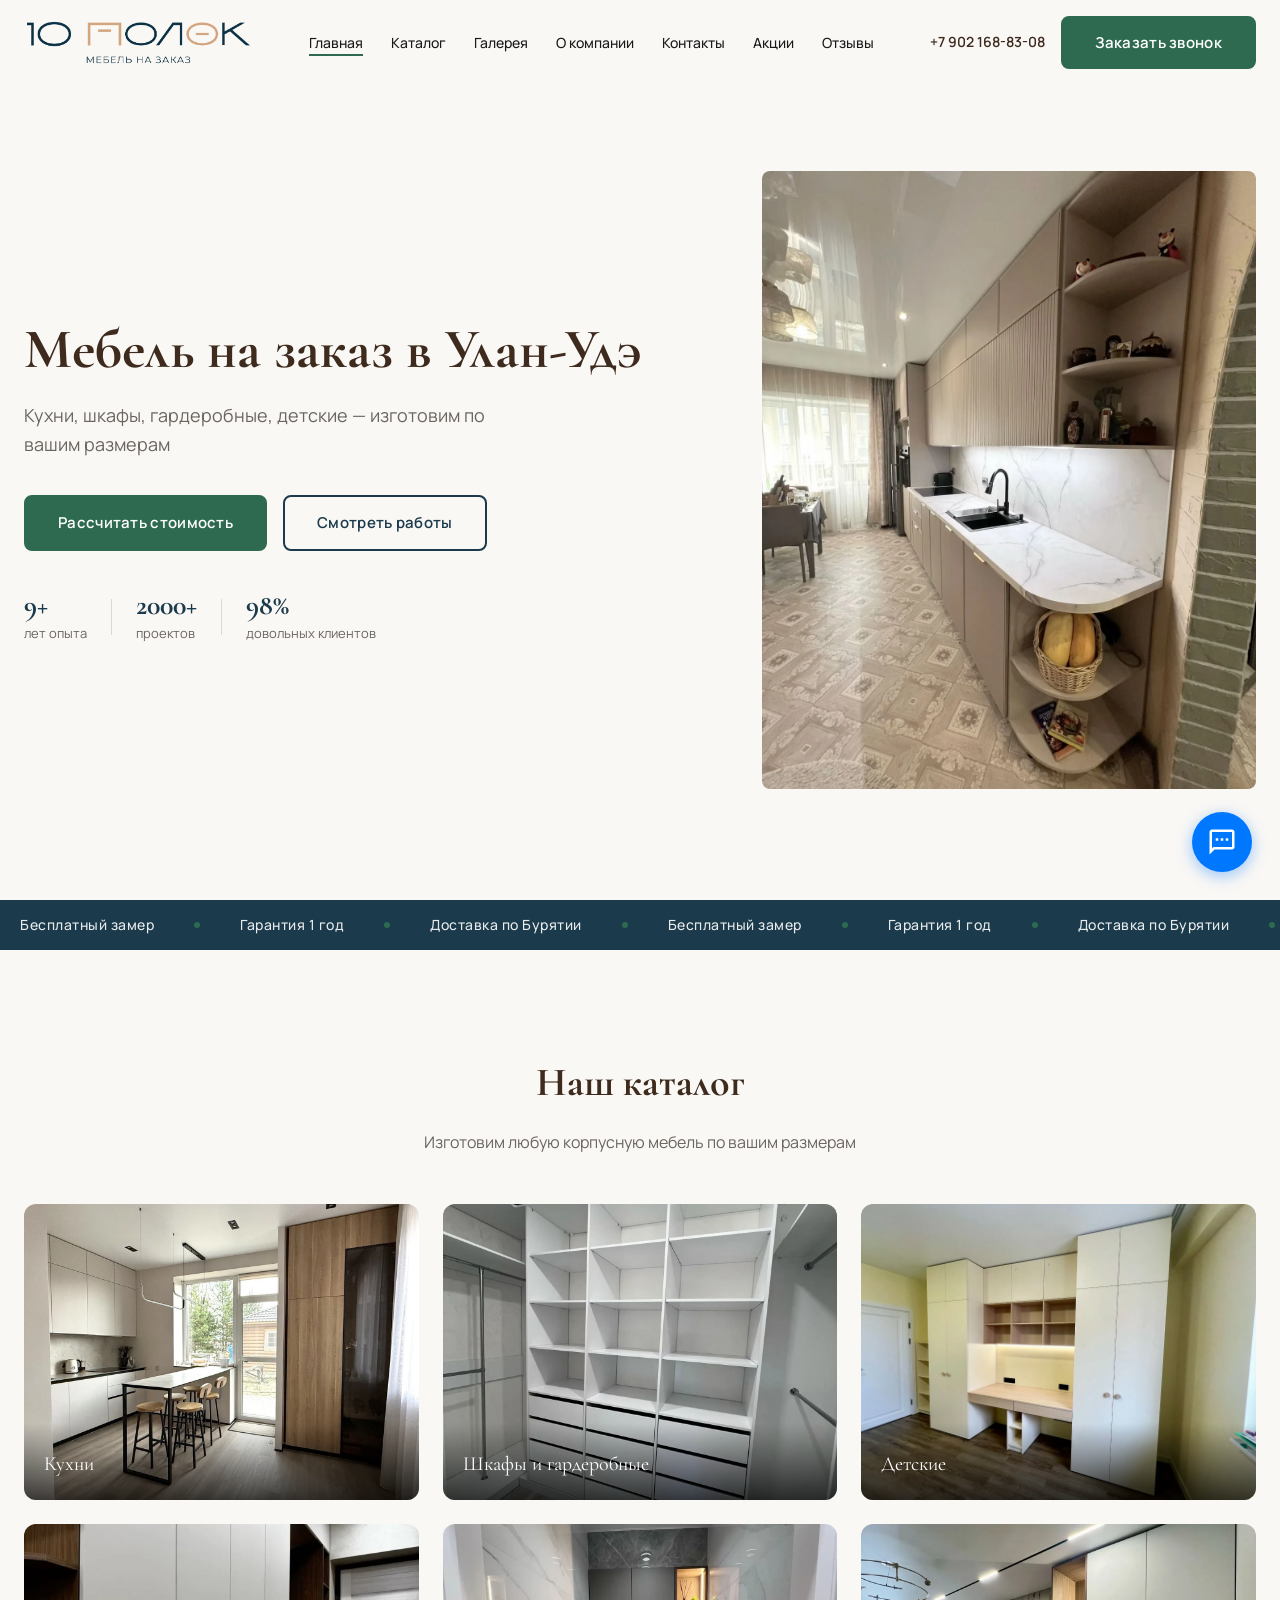
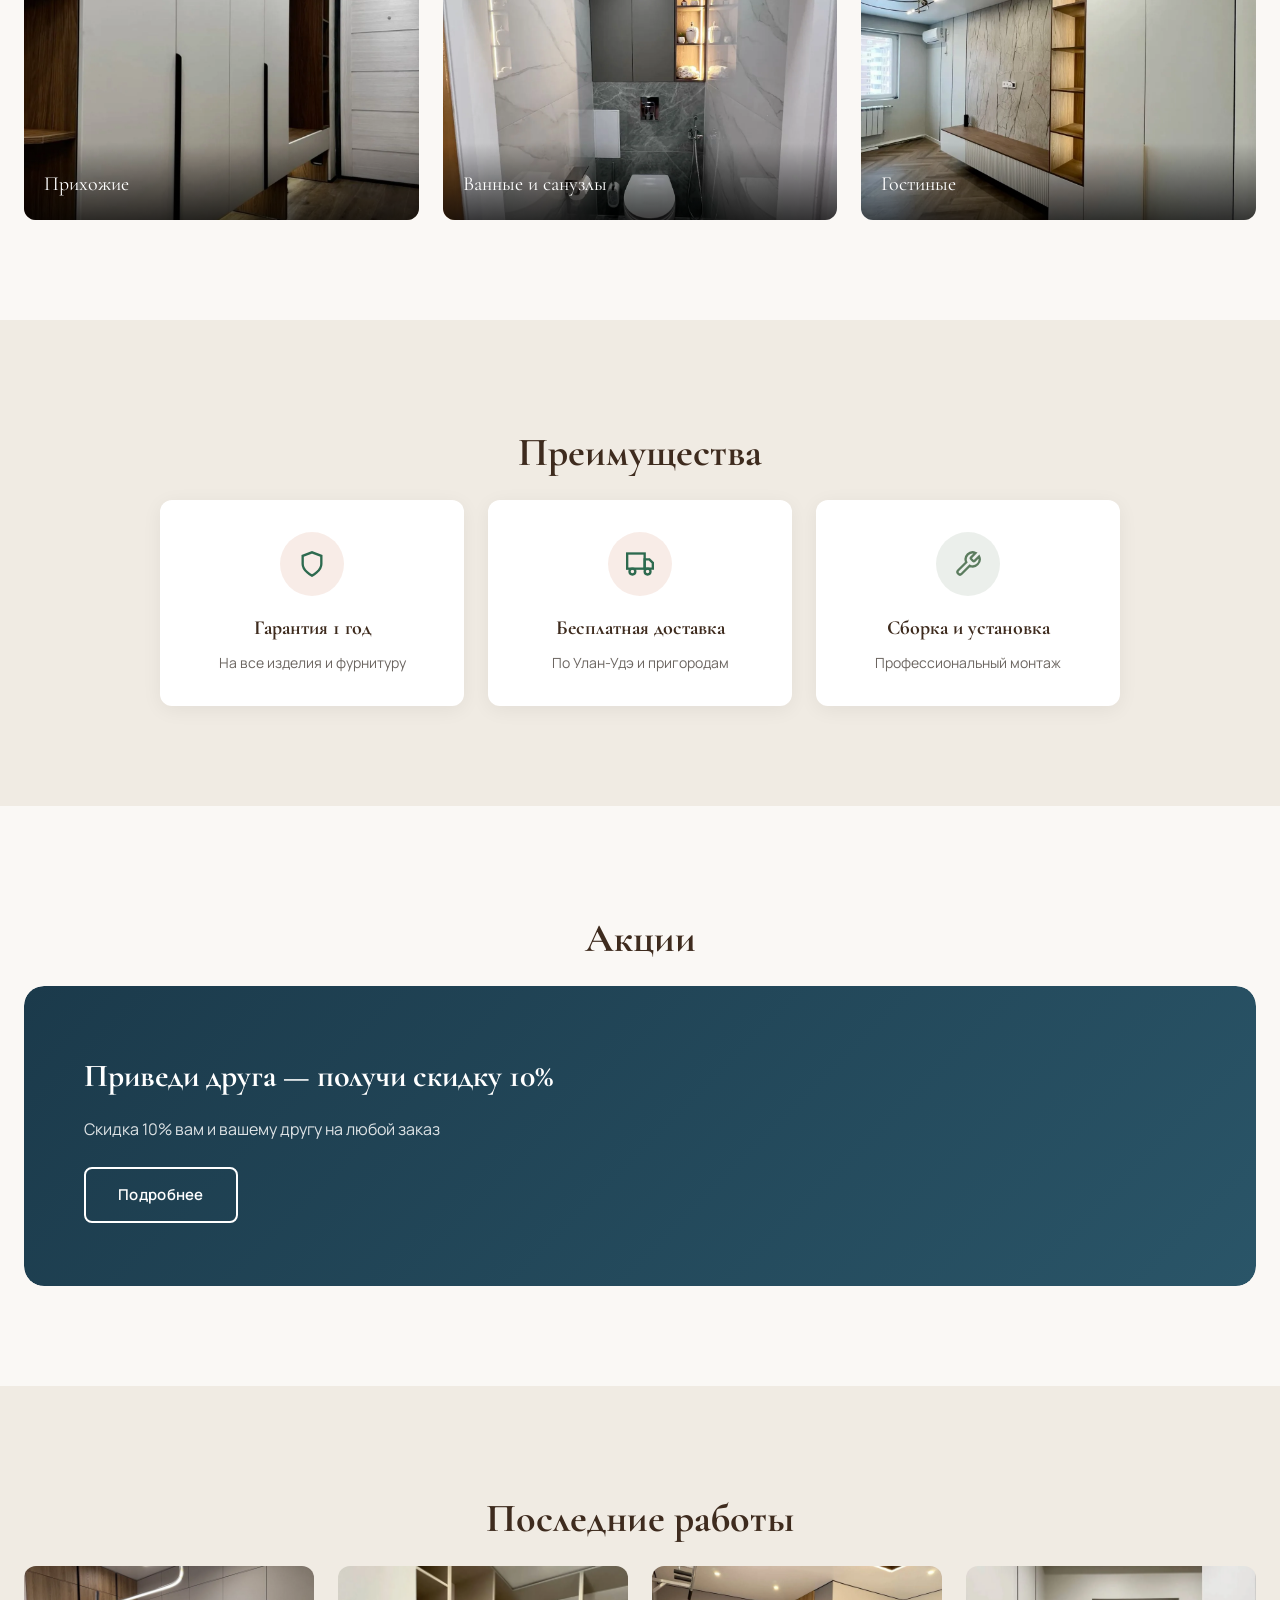
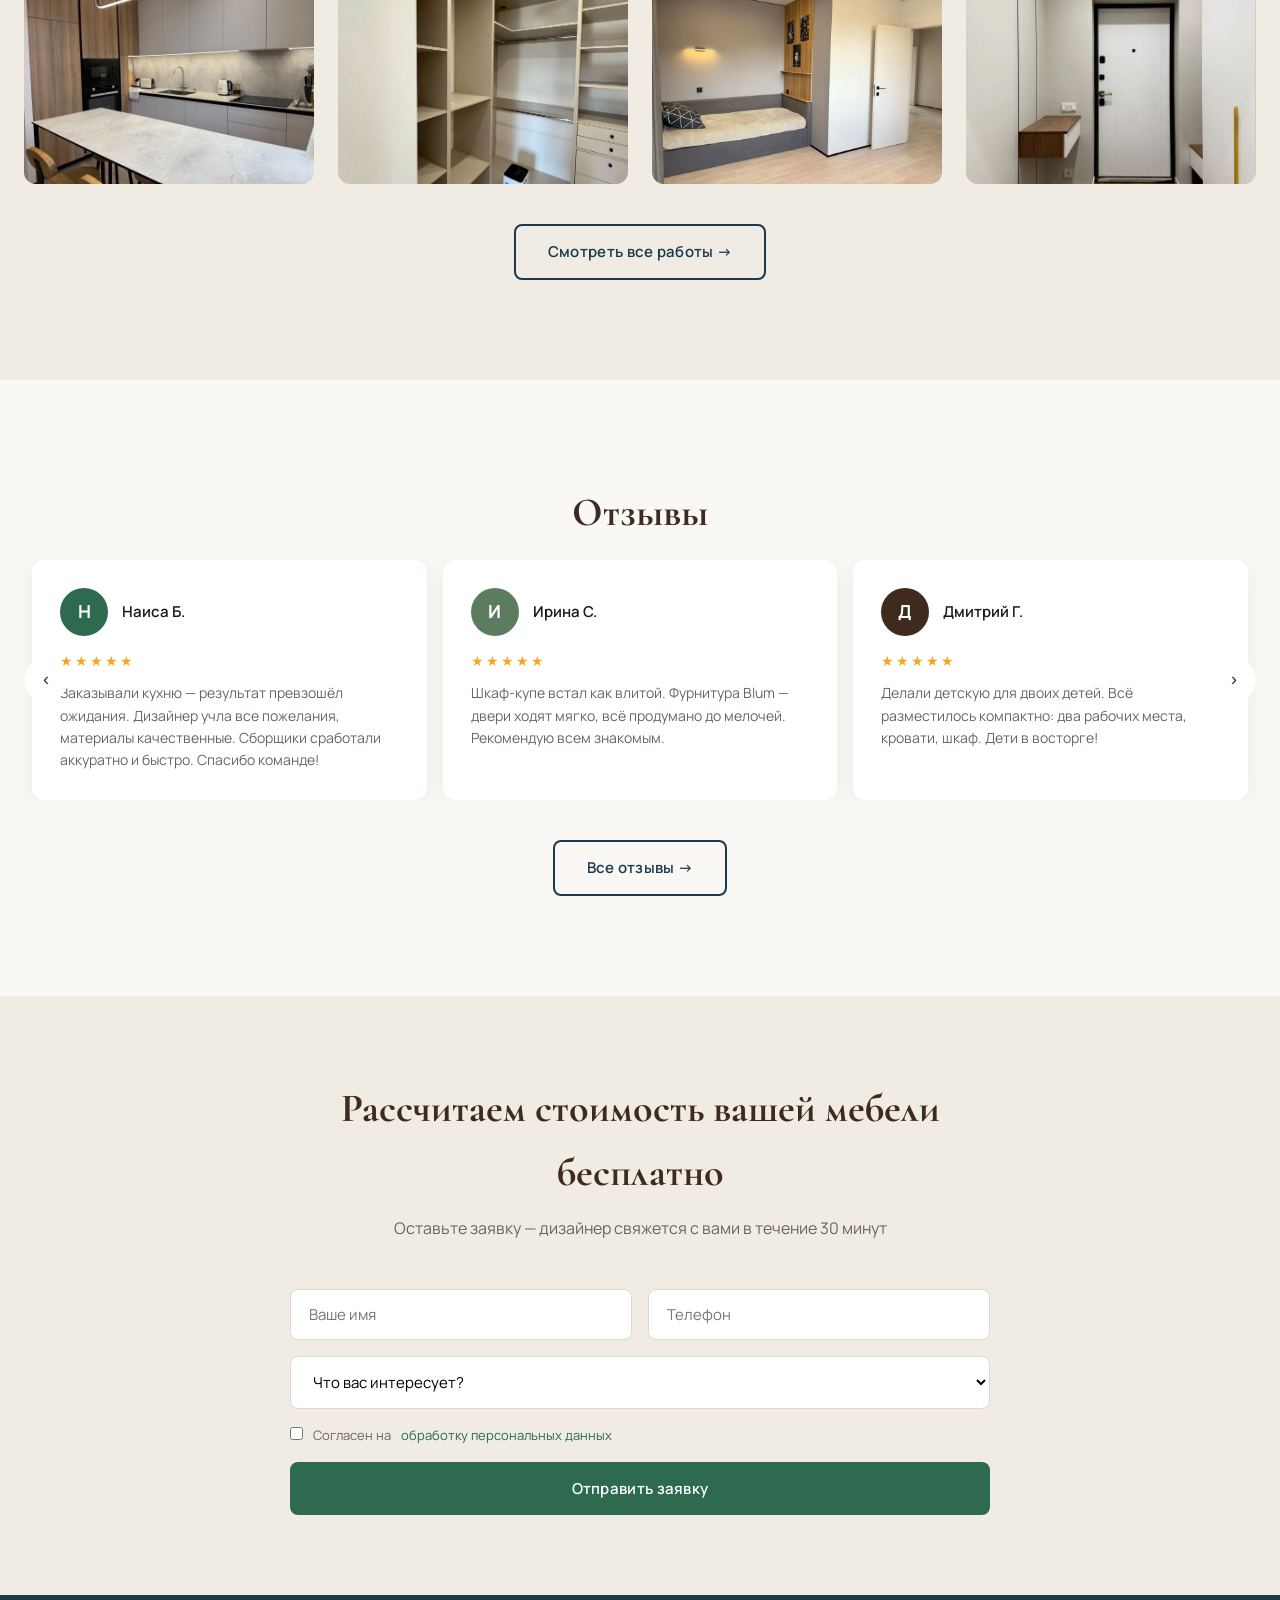
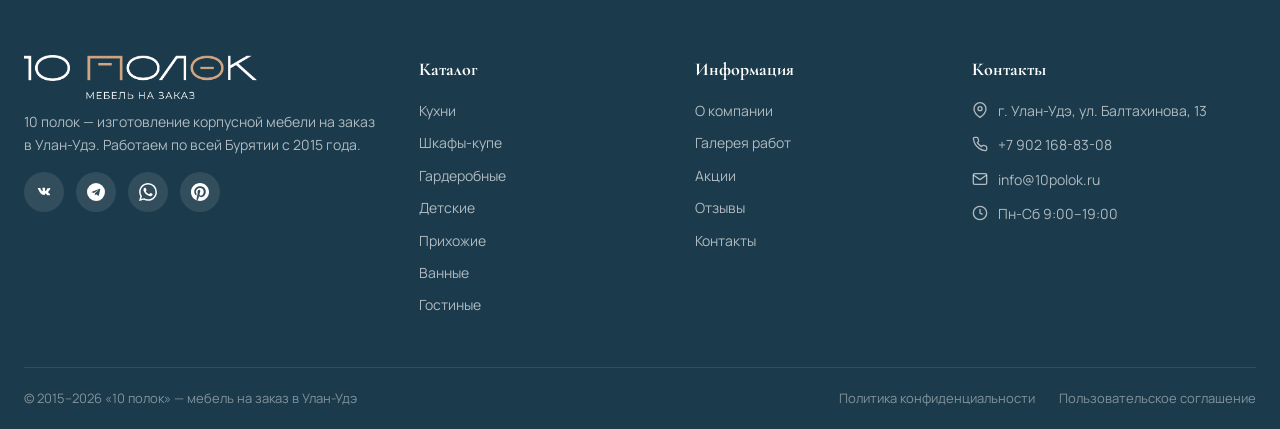
==== index.html @ 9d148dc7 "Изменения главной страницы" ====
<!DOCTYPE html>
<html lang="ru">
<head>
  <meta charset="UTF-8">
  <meta name="viewport" content="width=device-width, initial-scale=1.0">
  <title>10 полок — мебель на заказ в Улан-Удэ</title>
  <meta name="description" content="Изготовление корпусной мебели на заказ в Улан-Удэ. Кухни, шкафы-купе, гардеробные, детские. Бесплатный замер, рассрочка 0%.">
  <meta name="keywords" content="мебель на заказ, Улан-Удэ, кухни на заказ, шкафы-купе, гардеробные, корпусная мебель, 10 полок, мебель Бурятия">
  <link rel="canonical" href="https://10polok.ru/">
  <!-- Open Graph -->
  <meta property="og:type" content="website">
  <meta property="og:title" content="10 полок — мебель на заказ в Улан-Удэ">
  <meta property="og:description" content="Изготовление корпусной мебели на заказ в Улан-Удэ. Кухни, шкафы-купе, гардеробные, детские. Бесплатный замер, рассрочка 0%.">
  <meta property="og:url" content="https://10polok.ru/">
  <meta property="og:site_name" content="10 полок">
  <meta property="og:locale" content="ru_RU">
  <meta property="og:image" content="https://10polok.ru/image/logo-color.png">
  <!-- Twitter Card -->
  <meta name="twitter:card" content="summary_large_image">
  <meta name="twitter:title" content="10 полок — мебель на заказ в Улан-Удэ">
  <meta name="twitter:description" content="Изготовление корпусной мебели на заказ в Улан-Удэ. Кухни, шкафы-купе, гардеробные, детские.">
  <meta name="twitter:image" content="https://10polok.ru/image/logo-color.png">
  <!-- Security -->
  <meta http-equiv="X-Frame-Options" content="SAMEORIGIN">
  <meta http-equiv="X-Content-Type-Options" content="nosniff">
  <meta name="referrer" content="strict-origin-when-cross-origin">
  <link rel="preconnect" href="https://fonts.googleapis.com">
  <link rel="preconnect" href="https://fonts.gstatic.com" crossorigin>
  <link href="https://fonts.googleapis.com/css2?family=Cormorant+Garamond:wght@400;500;600;700&family=Manrope:wght@400;500;600;700&display=swap" rel="stylesheet">
  <link rel="stylesheet" href="css/style.css">
  <!-- Structured Data -->
  <script type="application/ld+json">
  {
    "@context": "https://schema.org",
    "@type": "FurnitureStore",
    "name": "10 полок",
    "description": "Изготовление корпусной мебели на заказ в Улан-Удэ. Кухни, шкафы-купе, гардеробные, детские.",
    "url": "https://10polok.ru",
    "telephone": "+79021688308",
    "email": "info@10polok.ru",
    "address": {
      "@type": "PostalAddress",
      "streetAddress": "ул. Балтахинова, 13",
      "addressLocality": "Улан-Удэ",
      "addressRegion": "Республика Бурятия",
      "addressCountry": "RU"
    },
    "geo": {
      "@type": "GeoCoordinates",
      "latitude": 51.833507,
      "longitude": 107.584939
    },
    "openingHoursSpecification": {
      "@type": "OpeningHoursSpecification",
      "dayOfWeek": ["Monday","Tuesday","Wednesday","Thursday","Friday","Saturday"],
      "opens": "09:00",
      "closes": "19:00"
    },
    "foundingDate": "2015",
    "areaServed": "Республика Бурятия",
    "priceRange": "$$",
    "image": "https://10polok.ru/image/logo-color.png",
    "sameAs": [
      "https://t.me/+79021688308",
      "https://max.im/phone/79021688308",
      "https://pin.it/1v0pq0rSS"
    ]
  }
  </script>
</head>
<body>

  <!-- HEADER -->
  <header class="header">
    <div class="container">
      <a href="index.html" class="logo"><img src="image/logo-color.webp" alt="10 полок — мебель на заказ"></a>
      <nav>
        <ul class="nav-list">
          <li><a href="index.html" class="active">Главная</a></li>
          <li><a href="catalog.html">Каталог</a></li>
          <li><a href="gallery.html">Галерея</a></li>
          <li><a href="about.html">О компании</a></li>
          <li><a href="contacts.html">Контакты</a></li>
          <li><a href="promotions.html">Акции</a></li>
          <li><a href="reviews.html">Отзывы</a></li>
        </ul>
      </nav>
      <div class="header-right">
        <a href="tel:+79021688308" class="header-phone">+7 902 168-83-08</a>
        <button class="btn-primary" data-modal="callback">Заказать звонок</button>
      </div>
      <button class="burger" aria-label="Меню">
        <span></span><span></span><span></span>
      </button>
    </div>
  </header>

  <!-- MOBILE MENU -->
  <div class="mobile-menu">
    <a href="index.html">Главная</a>
    <a href="catalog.html">Каталог</a>
    <a href="gallery.html">Галерея</a>
    <a href="about.html">О компании</a>
    <a href="contacts.html">Контакты</a>
    <a href="promotions.html">Акции</a>
    <a href="reviews.html">Отзывы</a>
    <a href="tel:+79021688308" class="mobile-phone">+7 902 168-83-08</a>
  </div>

  <main>
    <!-- HERO -->
    <section class="hero">
      <div class="container">
        <div class="hero-content">
          <h1>Мебель на заказ в&nbsp;Улан&#8209;Удэ</h1>
          <p class="hero-subtitle">Кухни, шкафы, гардеробные, детские — изготовим по вашим размерам</p>
          <div class="hero-buttons">
            <button class="btn-primary" data-modal="callback">Рассчитать стоимость</button>
            <a href="gallery.html" class="btn-outline">Смотреть работы</a>
          </div>
          <div class="hero-trust">
            <div class="hero-trust-item">
              <span class="hero-trust-number">9+</span>
              <span class="hero-trust-label">лет опыта</span>
            </div>
            <div class="hero-trust-divider"></div>
            <div class="hero-trust-item">
              <span class="hero-trust-number">2000+</span>
              <span class="hero-trust-label">проектов</span>
            </div>
            <div class="hero-trust-divider"></div>
            <div class="hero-trust-item">
              <span class="hero-trust-number">98%</span>
              <span class="hero-trust-label">довольных клиентов</span>
            </div>
          </div>
        </div>
        <div class="hero-image">
          <img src="image/pinterest_783274560274355106.webp" alt="Кухня с рифлёными фасадами и мраморным фартуком">
        </div>
      </div>
    </section>

    <!-- MARQUEE -->
    <div class="marquee-section">
      <div class="marquee-track">
        <div class="marquee-content">
          <span>Бесплатный замер</span><span class="marquee-dot"></span>
          <span>Гарантия 1 год</span><span class="marquee-dot"></span>
          <span>Доставка по Бурятии</span><span class="marquee-dot"></span>
          <span>Бесплатный замер</span><span class="marquee-dot"></span>
          <span>Гарантия 1 год</span><span class="marquee-dot"></span>
          <span>Доставка по Бурятии</span><span class="marquee-dot"></span>
        </div>
        <div class="marquee-content">
          <span>Бесплатный замер</span><span class="marquee-dot"></span>
          <span>Гарантия 1 год</span><span class="marquee-dot"></span>
          <span>Доставка по Бурятии</span><span class="marquee-dot"></span>
          <span>Бесплатный замер</span><span class="marquee-dot"></span>
          <span>Гарантия 1 год</span><span class="marquee-dot"></span>
          <span>Доставка по Бурятии</span><span class="marquee-dot"></span>
        </div>
      </div>
    </div>

    <!-- CATALOG CATEGORIES -->
    <section class="section">
      <div class="container">
        <h2 class="section-title reveal">Наш каталог</h2>
        <p class="section-subtitle reveal">Изготовим любую корпусную мебель по вашим размерам</p>
        <div class="catalog-grid reveal">
          <a href="catalog.html#kitchens" class="catalog-card">
            <img loading="lazy" src="image/pinterest_783274560276776304.webp" alt="Кухни">
            <div class="catalog-card-overlay">
              <span class="catalog-card-name">Кухни</span>
              <span class="catalog-card-btn">Подробнее</span>
            </div>
          </a>
          <a href="catalog.html#wardrobes" class="catalog-card">
            <img loading="lazy" src="image/pinterest_783274560274448466.webp" alt="Шкафы и гардеробные">
            <div class="catalog-card-overlay">
              <span class="catalog-card-name">Шкафы и гардеробные</span>
              <span class="catalog-card-btn">Подробнее</span>
            </div>
          </a>
          <a href="catalog.html#kids" class="catalog-card">
            <img loading="lazy" src="image/pinterest_783274560274316926.webp" alt="Детские">
            <div class="catalog-card-overlay">
              <span class="catalog-card-name">Детские</span>
              <span class="catalog-card-btn">Подробнее</span>
            </div>
          </a>
          <a href="catalog.html#hallway" class="catalog-card">
            <img loading="lazy" src="image/pinterest_783274560274465875.webp" alt="Прихожие">
            <div class="catalog-card-overlay">
              <span class="catalog-card-name">Прихожие</span>
              <span class="catalog-card-btn">Подробнее</span>
            </div>
          </a>
          <a href="catalog.html#bathroom" class="catalog-card">
            <img loading="lazy" src="image/pinterest_783274560274338250.webp" alt="Ванные и санузлы">
            <div class="catalog-card-overlay">
              <span class="catalog-card-name">Ванные и санузлы</span>
              <span class="catalog-card-btn">Подробнее</span>
            </div>
          </a>
          <a href="catalog.html#living" class="catalog-card">
            <img loading="lazy" src="image/pinterest_783274560274452974.webp" alt="Гостиные">
            <div class="catalog-card-overlay">
              <span class="catalog-card-name">Гостиные</span>
              <span class="catalog-card-btn">Подробнее</span>
            </div>
          </a>
        </div>
      </div>
    </section>

    <!-- ADVANTAGES -->
    <section class="section" style="background: var(--bg-accent);">
      <div class="container">
        <h2 class="section-title reveal">Преимущества</h2>
        <div class="advantages-grid reveal">
          <div class="advantage-item">
            <div class="advantage-icon terracotta">
              <svg viewBox="0 0 24 24" fill="none" stroke="currentColor" stroke-width="2"><path d="M12 22s8-4 8-10V5l-8-3-8 3v7c0 6 8 10 8 10z"/></svg>
            </div>
            <h3 class="advantage-title">Гарантия 1 год</h3>
            <p class="advantage-text">На все изделия и фурнитуру</p>
          </div>
          <div class="advantage-item">
            <div class="advantage-icon terracotta">
              <svg viewBox="0 0 24 24" fill="none" stroke="currentColor" stroke-width="2"><rect x="1" y="3" width="15" height="13"/><polygon points="16 8 20 8 23 11 23 16 16 16 16 8"/><circle cx="5.5" cy="18.5" r="2.5"/><circle cx="18.5" cy="18.5" r="2.5"/></svg>
            </div>
            <h3 class="advantage-title">Бесплатная доставка</h3>
            <p class="advantage-text">По Улан-Удэ и пригородам</p>
          </div>
          <div class="advantage-item">
            <div class="advantage-icon green">
              <svg viewBox="0 0 24 24" fill="none" stroke="currentColor" stroke-width="2"><path d="M14.7 6.3a1 1 0 0 0 0 1.4l1.6 1.6a1 1 0 0 0 1.4 0l3.77-3.77a6 6 0 0 1-7.94 7.94l-6.91 6.91a2.12 2.12 0 0 1-3-3l6.91-6.91a6 6 0 0 1 7.94-7.94l-3.76 3.76z"/></svg>
            </div>
            <h3 class="advantage-title">Сборка и установка</h3>
            <p class="advantage-text">Профессиональный монтаж</p>
          </div>
        </div>
      </div>
    </section>

    <!-- PROMO SLIDER -->
    <section class="section">
      <div class="container">
        <h2 class="section-title reveal">Акции</h2>
        <div class="slider-wrapper reveal">
          <div class="slider-track">
            <div class="slide slide-2">
              <h3>Приведи друга — получи скидку 10%</h3>
              <p>Скидка 10% вам и вашему другу на любой заказ</p>
              <a href="promotions.html" class="btn-outline" style="border-color:#fff;color:#fff;">Подробнее</a>
            </div>
          </div>
        </div>
      </div>
    </section>

    <!-- LAST WORKS -->
    <section class="section" style="background: var(--bg-accent);">
      <div class="container">
        <h2 class="section-title reveal">Последние работы</h2>
        <div class="works-grid reveal">
          <div class="work-card">
            <img loading="lazy" src="image/pinterest_783274560276776907.webp" alt="Кухня угловая">
          </div>
          <div class="work-card">
            <img loading="lazy" src="image/pinterest_783274560274447934.webp" alt="Шкаф-купе встроенный">
          </div>
          <div class="work-card">
            <img loading="lazy" src="image/pinterest_783274560274810594.webp" alt="Детская комната">
          </div>
          <div class="work-card">
            <img loading="lazy" src="image/pinterest_783274560274448675.webp" alt="Прихожая">
          </div>
        </div>
        <div class="section-link reveal">
          <a href="gallery.html" class="btn-outline">Смотреть все работы &rarr;</a>
        </div>
      </div>
    </section>

    <!-- REVIEWS CAROUSEL -->
    <section class="section">
      <div class="container">
        <h2 class="section-title reveal">Отзывы</h2>
        <div class="reviews-carousel reveal">
          <div class="reviews-track">
            <div class="review-card">
              <div class="review-header">
                <div class="review-avatar" style="background: var(--accent-terracotta);">Н</div>
                <span class="review-name">Наиса Б.</span>
              </div>
              <div class="review-stars">★★★★★</div>
              <p class="review-text">Заказывали кухню — результат превзошёл ожидания. Дизайнер учла все пожелания, материалы качественные. Сборщики сработали аккуратно и быстро. Спасибо команде!</p>
            </div>
            <div class="review-card">
              <div class="review-header">
                <div class="review-avatar" style="background: var(--accent-green);">И</div>
                <span class="review-name">Ирина С.</span>
              </div>
              <div class="review-stars">★★★★★</div>
              <p class="review-text">Шкаф-купе встал как влитой. Фурнитура Blum — двери ходят мягко, всё продумано до мелочей. Рекомендую всем знакомым.</p>
            </div>
            <div class="review-card">
              <div class="review-header">
                <div class="review-avatar" style="background: var(--accent-wood);">Д</div>
                <span class="review-name">Дмитрий Г.</span>
              </div>
              <div class="review-stars">★★★★★</div>
              <p class="review-text">Делали детскую для двоих детей. Всё разместилось компактно: два рабочих места, кровати, шкаф. Дети в восторге!</p>
            </div>
            <div class="review-card">
              <div class="review-header">
                <div class="review-avatar" style="background: #8B6F47;">С</div>
                <span class="review-name">Сэсэгма Д.</span>
              </div>
              <div class="review-stars">★★★★★</div>
              <p class="review-text">Прихожая получилась стильная и вместительная. Отдельное спасибо за помощь с выбором цвета — дизайнер подсказала идеальный оттенок.</p>
            </div>
            <div class="review-card">
              <div class="review-header">
                <div class="review-avatar" style="background: var(--accent-terracotta);">А</div>
                <span class="review-name">Александр Н.</span>
              </div>
              <div class="review-stars">★★★★★</div>
              <p class="review-text">Второй раз обращаюсь в 10 полок. Сначала делали гардеробную, теперь стеллаж в гостиную. Качество и сроки — всё на высоте.</p>
            </div>
          </div>
          <button class="slider-btn review-prev" style="left:0;" aria-label="Назад">&#8249;</button>
          <button class="slider-btn review-next" style="right:0;" aria-label="Вперёд">&#8250;</button>
        </div>
        <div class="section-link reveal">
          <a href="reviews.html" class="btn-outline">Все отзывы &rarr;</a>
        </div>
      </div>
    </section>

    <!-- CTA FORM -->
    <section class="cta-section">
      <div class="container">
        <div class="cta-inner reveal">
          <h2 class="section-title">Рассчитаем стоимость вашей мебели бесплатно</h2>
          <p class="section-subtitle">Оставьте заявку — дизайнер свяжется с вами в течение 30 минут</p>
          <form class="cta-form">
            <div class="form-group">
              <input type="text" class="form-input" name="name" placeholder="Ваше имя" required>
            </div>
            <div class="form-group">
              <input type="tel" class="form-input" name="phone" placeholder="Телефон" required>
            </div>
            <div class="form-group full-width">
              <select class="form-select">
                <option value="">Что вас интересует?</option>
                <option>Кухня</option>
                <option>Шкаф-купе</option>
                <option>Гардеробная</option>
                <option>Детская</option>
                <option>Прихожая</option>
                <option>Спальня</option>
                <option>Стеллаж</option>
                <option>Другое</option>
              </select>
            </div>
            <div class="form-group full-width">
              <label class="checkbox-group">
                <input type="checkbox" required>
                Согласен на <a href="privacy.html" target="_blank" rel="noopener noreferrer" style="color:var(--accent-terracotta);">обработку персональных данных</a>
              </label>
            </div>
            <div class="form-group full-width">
              <button type="submit" class="btn-primary" style="width:100%;">Отправить заявку</button>
            </div>
            <div class="form-success full-width">Спасибо! Ожидайте звонка.</div>
          </form>
        </div>
      </div>
    </section>
  </main>

  <!-- FOOTER -->
  <footer class="footer">
    <div class="container">
      <div class="footer-grid">
        <div class="footer-logo">
          <img src="image/logo-footer.webp" alt="10 полок" style="height:44px;margin-bottom:12px;">
          <p class="footer-desc">10 полок — изготовление корпусной мебели на заказ в Улан-Удэ. Работаем по всей Бурятии с 2015 года.</p>
          <div class="footer-socials">
            <a href="#" aria-label="ВКонтакте"><svg viewBox="0 0 24 24" fill="currentColor"><path d="M12.785 16.241s.288-.032.436-.194c.136-.148.132-.427.132-.427s-.02-1.304.587-1.496c.598-.189 1.366 1.26 2.18 1.817.616.42 1.084.328 1.084.328l2.178-.03s1.14-.07.6-.964c-.044-.073-.316-.661-1.624-1.869-1.37-1.264-1.186-1.06.463-3.249.504-.668 1.748-2.146 1.592-2.832-.148-.64-1.064-.472-1.064-.472l-2.453.015s-.182-.025-.317.056c-.133.079-.218.263-.218.263s-.39 1.04-.912 1.924c-1.1 1.867-1.54 1.967-1.72 1.85-.418-.273-.313-1.095-.313-1.68 0-1.826.277-2.588-.54-2.786-.272-.066-.471-.109-1.164-.116-.89-.009-1.643.003-2.07.212-.283.139-.502.448-.369.466.165.022.537.1.734.37.255.347.246 1.127.246 1.127s.146 2.15-.342 2.416c-.334.183-.793-.19-1.776-1.895-.503-.873-.883-1.84-.883-1.84s-.073-.18-.204-.276c-.158-.117-.38-.154-.38-.154l-2.335.015s-.35.01-.479.162c-.114.135-.009.414-.009.414s1.839 4.3 3.921 6.467c1.91 1.989 4.078 1.857 4.078 1.857h.983z"/></svg></a>
            <a href="https://t.me/+79021688308" aria-label="Telegram"><svg viewBox="0 0 24 24" fill="currentColor"><path d="M11.944 0A12 12 0 1 0 24 12.056A12.01 12.01 0 0 0 11.944 0Zm5.654 8.22l-1.736 8.19c-.13.588-.48.73-.972.454l-2.685-1.98-1.295 1.247c-.143.143-.264.264-.54.264l.193-2.736 4.984-4.502c.217-.193-.047-.3-.336-.108L9.1 13.234l-2.636-.823c-.573-.18-.585-.573.12-.848l10.29-3.968c.478-.173.896.108.724.625z"/></svg></a>
            <a href="https://max.im/phone/79021688308" aria-label="Max"><svg viewBox="0 0 24 24" fill="currentColor"><path d="M17.472 14.382c-.297-.149-1.758-.867-2.03-.967-.273-.099-.471-.148-.67.15-.197.297-.767.966-.94 1.164-.173.199-.347.223-.644.075-.297-.15-1.255-.463-2.39-1.475-.883-.788-1.48-1.761-1.653-2.059-.173-.297-.018-.458.13-.606.134-.133.298-.347.446-.52.149-.174.198-.298.298-.497.099-.198.05-.371-.025-.52-.075-.149-.669-1.612-.916-2.207-.242-.579-.487-.5-.669-.51-.173-.008-.371-.01-.57-.01-.198 0-.52.074-.792.372-.272.297-1.04 1.016-1.04 2.479 0 1.462 1.065 2.875 1.213 3.074.149.198 2.096 3.2 5.077 4.487.709.306 1.262.489 1.694.625.712.227 1.36.195 1.871.118.571-.085 1.758-.719 2.006-1.413.248-.694.248-1.289.173-1.413-.074-.124-.272-.198-.57-.347m-5.421 7.403h-.004a9.87 9.87 0 0 1-5.031-1.378l-.361-.214-3.741.982.998-3.648-.235-.374a9.86 9.86 0 0 1-1.51-5.26c.001-5.45 4.436-9.884 9.888-9.884 2.64 0 5.122 1.03 6.988 2.898a9.825 9.825 0 0 1 2.893 6.994c-.003 5.45-4.437 9.884-9.885 9.884m8.413-18.297A11.815 11.815 0 0 0 12.05 0C5.495 0 .16 5.335.157 11.892c0 2.096.547 4.142 1.588 5.945L.057 24l6.305-1.654a11.882 11.882 0 0 0 5.683 1.448h.005c6.554 0 11.89-5.335 11.893-11.893a11.821 11.821 0 0 0-3.48-8.413z"/></svg></a>
            <a href="https://pin.it/1v0pq0rSS" aria-label="Pinterest" target="_blank" rel="noopener noreferrer"><svg viewBox="0 0 24 24" fill="currentColor"><path d="M12 0C5.373 0 0 5.373 0 12c0 5.084 3.163 9.426 7.627 11.174-.105-.949-.2-2.405.042-3.441.218-.937 1.407-5.965 1.407-5.965s-.359-.719-.359-1.782c0-1.668.967-2.914 2.171-2.914 1.023 0 1.518.769 1.518 1.69 0 1.029-.655 2.568-.994 3.995-.283 1.194.599 2.169 1.777 2.169 2.133 0 3.772-2.249 3.772-5.495 0-2.873-2.064-4.882-5.012-4.882-3.414 0-5.418 2.561-5.418 5.207 0 1.031.397 2.138.893 2.738a.36.36 0 0 1 .083.345l-.333 1.36c-.053.22-.174.267-.402.161-1.499-.698-2.436-2.889-2.436-4.649 0-3.785 2.75-7.262 7.929-7.262 4.163 0 7.398 2.967 7.398 6.931 0 4.136-2.607 7.464-6.227 7.464-1.216 0-2.359-.631-2.75-1.378l-.748 2.853c-.271 1.043-1.002 2.35-1.492 3.146C9.57 23.812 10.763 24 12 24c6.627 0 12-5.373 12-12S18.627 0 12 0z"/></svg></a>
          </div>
        </div>
        <div>
          <h4>Каталог</h4>
          <div class="footer-links">
            <a href="catalog.html#kitchens">Кухни</a>
            <a href="catalog.html#wardrobes">Шкафы-купе</a>
            <a href="catalog.html#wardrobes">Гардеробные</a>
            <a href="catalog.html#kids">Детские</a>
            <a href="catalog.html#hallway">Прихожие</a>
            <a href="catalog.html#bathroom">Ванные</a>
            <a href="catalog.html#living">Гостиные</a>
          </div>
        </div>
        <div>
          <h4>Информация</h4>
          <div class="footer-links">
            <a href="about.html">О компании</a>
            <a href="gallery.html">Галерея работ</a>
            <a href="promotions.html">Акции</a>
            <a href="reviews.html">Отзывы</a>
            <a href="contacts.html">Контакты</a>
          </div>
        </div>
        <div>
          <h4>Контакты</h4>
          <div class="footer-contact-item">
            <svg width="16" height="16" viewBox="0 0 24 24" fill="none" stroke="currentColor" stroke-width="2"><path d="M21 10c0 7-9 13-9 13s-9-6-9-13a9 9 0 0 1 18 0z"/><circle cx="12" cy="10" r="3"/></svg>
            г. Улан-Удэ, ул. Балтахинова, 13
          </div>
          <div class="footer-contact-item">
            <svg width="16" height="16" viewBox="0 0 24 24" fill="none" stroke="currentColor" stroke-width="2"><path d="M22 16.92v3a2 2 0 0 1-2.18 2 19.79 19.79 0 0 1-8.63-3.07 19.5 19.5 0 0 1-6-6 19.79 19.79 0 0 1-3.07-8.67A2 2 0 0 1 4.11 2h3a2 2 0 0 1 2 1.72c.127.96.361 1.903.7 2.81a2 2 0 0 1-.45 2.11L8.09 9.91a16 16 0 0 0 6 6l1.27-1.27a2 2 0 0 1 2.11-.45c.907.339 1.85.573 2.81.7A2 2 0 0 1 22 16.92z"/></svg>
            <a href="tel:+79021688308">+7 902 168-83-08</a>
          </div>
          <div class="footer-contact-item">
            <svg width="16" height="16" viewBox="0 0 24 24" fill="none" stroke="currentColor" stroke-width="2"><path d="M4 4h16c1.1 0 2 .9 2 2v12c0 1.1-.9 2-2 2H4c-1.1 0-2-.9-2-2V6c0-1.1.9-2 2-2z"/><polyline points="22,6 12,13 2,6"/></svg>
            info@10polok.ru
          </div>
          <div class="footer-contact-item">
            <svg width="16" height="16" viewBox="0 0 24 24" fill="none" stroke="currentColor" stroke-width="2"><circle cx="12" cy="12" r="10"/><polyline points="12 6 12 12 16 14"/></svg>
            Пн-Сб 9:00–19:00
          </div>
        </div>
      </div>
      <div class="footer-bottom">
        <span>&copy; 2015–2026 &laquo;10 полок&raquo; — мебель на заказ в Улан-Удэ</span>
        <div class="footer-bottom-links">
          <a href="privacy.html">Политика конфиденциальности</a>
          <a href="terms.html">Пользовательское соглашение</a>
        </div>
      </div>
    </div>
  </footer>

  <!-- MODAL CALLBACK -->
  <div class="modal-overlay">
    <div class="modal">
      <button class="modal-close">&times;</button>
      <h3>Заказать звонок</h3>
      <p>Оставьте номер — мы перезвоним в ближайшее время</p>
      <form class="modal-form">
        <input type="text" class="form-input" name="name" placeholder="Ваше имя" required>
        <input type="tel" class="form-input" name="phone" placeholder="Телефон" required>
        <label class="checkbox-group">
          <input type="checkbox" required>
          Согласен на <a href="privacy.html" target="_blank" rel="noopener noreferrer" style="color:var(--accent-terracotta);">обработку персональных данных</a>
        </label>
        <button type="submit" class="btn-primary" style="width:100%;">Отправить</button>
        <div class="form-success">Спасибо! Мы перезвоним в ближайшее время.</div>
      </form>
    </div>
  </div>

  <!-- MAX -->
  <a href="https://max.im/phone/79021688308" class="max-btn" target="_blank" rel="noopener noreferrer" aria-label="Max">
    <svg viewBox="0 0 24 24"><path d="M20 2H4c-1.1 0-2 .9-2 2v18l4-4h14c1.1 0 2-.9 2-2V4c0-1.1-.9-2-2-2zm0 14H5.17L4 17.17V4h16v12zM7 9h2v2H7zm4 0h2v2h-2zm4 0h2v2h-2z"/></svg>
  </a>

  <script src="js/main.js"></script>
</body>
</html>
---- css/style.css ----
/* ===== CSS VARIABLES ===== */
:root {
  --bg-main: #FAF8F5;
  --bg-accent: #F0EBE3;
  --text-main: #1A1A1A;
  --text-secondary: #6B6560;
  --accent-wood: #3E2B1E;
  --accent-terracotta: #2D6A4F;
  --accent-green: #5B7C5E;
  --border-color: #E0D8CE;
  --shadow: 0 4px 20px rgba(0,0,0,0.06);
  --shadow-hover: 0 8px 32px rgba(0,0,0,0.12);
  --radius: 12px;
  --radius-lg: 20px;
  --font-heading: 'Cormorant Garamond', serif;
  --font-body: 'Manrope', sans-serif;
  --max-width: 1280px;
  --transition: 0.3s ease;
}

/* ===== RESET ===== */
*, *::before, *::after {
  margin: 0;
  padding: 0;
  box-sizing: border-box;
}

html {
  scroll-behavior: smooth;
}

body {
  font-family: var(--font-body);
  color: var(--text-main);
  background: var(--bg-main);
  line-height: 1.6;
  overflow-x: hidden;
}

body.no-scroll {
  overflow: hidden;
}

a {
  text-decoration: none;
  color: inherit;
  transition: color var(--transition);
}

ul {
  list-style: none;
}

img {
  max-width: 100%;
  display: block;
}

.container {
  max-width: var(--max-width);
  margin: 0 auto;
  padding: 0 24px;
}

/* ===== BUTTONS ===== */
.btn-primary {
  display: inline-block;
  background: var(--accent-terracotta);
  color: #fff;
  border: 2px solid var(--accent-terracotta);
  padding: 14px 32px;
  border-radius: 8px;
  font-family: var(--font-body);
  font-size: 15px;
  font-weight: 600;
  cursor: pointer;
  transition: all var(--transition);
  letter-spacing: 0.3px;
}

.btn-primary:hover {
  background: #245840;
  border-color: #245840;
  transform: translateY(-2px);
  box-shadow: 0 4px 16px rgba(45,106,79,0.3);
}

.btn-outline {
  display: inline-block;
  background: transparent;
  color: #1B3A4B;
  border: 2px solid #1B3A4B;
  padding: 14px 32px;
  border-radius: 8px;
  font-family: var(--font-body);
  font-size: 15px;
  font-weight: 600;
  cursor: pointer;
  transition: all var(--transition);
  letter-spacing: 0.3px;
}

.btn-outline:hover {
  background: #1B3A4B;
  color: #fff;
  transform: translateY(-2px);
}

/* ===== HEADER ===== */
.header {
  position: fixed;
  top: 0;
  left: 0;
  width: 100%;
  z-index: 1000;
  padding: 16px 0;
  background: rgba(250, 248, 245, 0.85);
  backdrop-filter: blur(12px);
  -webkit-backdrop-filter: blur(12px);
  transition: all var(--transition);
}

.header.scrolled {
  padding: 10px 0;
  box-shadow: 0 2px 20px rgba(0,0,0,0.08);
}

.header .container {
  display: flex;
  align-items: center;
  justify-content: space-between;
}

.logo {
  display: flex;
  flex-direction: column;
  text-decoration: none;
}

.logo img {
  height: 48px;
  width: auto;
  object-fit: contain;
}

.logo-name {
  font-family: var(--font-heading);
  font-size: 26px;
  color: var(--accent-wood);
  line-height: 1.1;
}

.logo-sub {
  font-size: 11px;
  color: var(--text-secondary);
  letter-spacing: 1px;
  text-transform: uppercase;
}

.nav-list {
  display: flex;
  gap: 28px;
  align-items: center;
}

.nav-list a {
  font-size: 14px;
  font-weight: 500;
  color: var(--text-main);
  position: relative;
  padding: 4px 0;
}

.nav-list a::after {
  content: '';
  position: absolute;
  bottom: 0;
  left: 0;
  width: 0;
  height: 2px;
  background: var(--accent-terracotta);
  transition: width var(--transition);
}

.nav-list a:hover::after,
.nav-list a.active::after {
  width: 100%;
}

.header-right {
  display: flex;
  align-items: center;
  gap: 16px;
}

.header-phone {
  font-size: 14px;
  font-weight: 600;
  color: var(--accent-wood);
  white-space: nowrap;
}

.header-phone:hover {
  color: var(--accent-terracotta);
}

/* Burger */
.burger {
  display: none;
  flex-direction: column;
  gap: 5px;
  cursor: pointer;
  z-index: 1001;
  background: none;
  border: none;
  padding: 4px;
}

.burger span {
  display: block;
  width: 24px;
  height: 2px;
  background: var(--accent-wood);
  transition: all var(--transition);
  border-radius: 2px;
}

.burger.active span:nth-child(1) {
  transform: rotate(45deg) translate(5px, 5px);
}

.burger.active span:nth-child(2) {
  opacity: 0;
}

.burger.active span:nth-child(3) {
  transform: rotate(-45deg) translate(5px, -5px);
}

/* Mobile menu */
.mobile-menu {
  position: fixed;
  top: 0;
  right: -100%;
  width: 100%;
  height: 100vh;
  background: var(--accent-wood);
  z-index: 999;
  display: flex;
  flex-direction: column;
  align-items: center;
  justify-content: center;
  gap: 32px;
  transition: right 0.4s ease;
}

.mobile-menu.active {
  right: 0;
}

.mobile-menu a {
  color: #fff;
  font-size: 22px;
  font-weight: 500;
  transition: color var(--transition);
}

.mobile-menu a:hover {
  color: var(--accent-terracotta);
}

.mobile-menu .mobile-phone {
  color: var(--accent-terracotta);
  font-size: 18px;
  font-weight: 600;
  margin-top: 20px;
}

/* ===== HERO ===== */
.hero {
  min-height: 100vh;
  display: flex;
  align-items: center;
  padding-top: 100px;
  padding-bottom: 40px;
}

.hero .container {
  display: flex;
  align-items: center;
  gap: 60px;
}

/* Hero animations */
@keyframes heroFadeUp {
  from { opacity: 0; transform: translateY(30px); }
  to { opacity: 1; transform: translateY(0); }
}

@keyframes goldPulse {
  0% { box-shadow: inset 0 0 0 0 rgba(196, 164, 90, 0); }
  50% { box-shadow: inset 0 0 20px 4px rgba(196, 164, 90, 0.5); }
  100% { box-shadow: inset 0 0 0 0 rgba(196, 164, 90, 0); }
}

.hero-content {
  flex: 0 0 55%;
}

.hero h1 {
  font-family: var(--font-heading);
  font-size: 56px;
  color: var(--accent-wood);
  line-height: 1.15;
  margin-bottom: 20px;
  opacity: 0;
  animation: heroFadeUp 0.8s ease forwards;
}

.hero-subtitle {
  font-size: 18px;
  color: var(--text-secondary);
  line-height: 1.6;
  margin-bottom: 36px;
  max-width: 500px;
  opacity: 0;
  animation: heroFadeUp 0.8s ease 0.3s forwards;
}

.hero-buttons {
  display: flex;
  gap: 16px;
  flex-wrap: wrap;
  opacity: 0;
  animation: heroFadeUp 0.8s ease 0.6s forwards;
}

.hero-buttons .btn-primary {
  animation: goldPulse 0.8s ease 2s 1;
}

.hero-trust {
  display: flex;
  align-items: center;
  gap: 24px;
  margin-top: 40px;
  opacity: 0;
  animation: heroFadeUp 0.8s ease 0.9s forwards;
}

.hero-trust-item {
  display: flex;
  flex-direction: column;
}

.hero-trust-number {
  font-family: var(--font-heading);
  font-size: 28px;
  font-weight: 700;
  color: #1B3A4B;
  line-height: 1;
}

.hero-trust-label {
  font-size: 13px;
  color: var(--text-secondary);
  margin-top: 4px;
}

.hero-trust-divider {
  width: 1px;
  height: 36px;
  background: var(--border-color);
}

.hero-image {
  flex: 1;
  opacity: 0;
  animation: heroFadeUp 1s ease 0.4s forwards;
}

.hero-image img {
  width: 100%;
  border-radius: 8px;
  object-fit: cover;
  aspect-ratio: 4/5;
}

/* ===== MARQUEE ===== */
.marquee-section {
  background: #1B3A4B;
  padding: 14px 0;
  overflow: hidden;
}

.marquee-track {
  display: flex;
  animation: marqueeScroll 25s linear infinite;
  width: max-content;
}

.marquee-content {
  display: flex;
  align-items: center;
  gap: 40px;
  padding: 0 20px;
  white-space: nowrap;
  color: rgba(255,255,255,0.9);
  font-size: 14px;
  font-weight: 500;
  letter-spacing: 0.5px;
}

.marquee-content span {
  display: flex;
  align-items: center;
  gap: 40px;
}

.marquee-dot {
  width: 6px;
  height: 6px;
  background: var(--accent-terracotta);
  border-radius: 50%;
  flex-shrink: 0;
}

@keyframes marqueeScroll {
  0% { transform: translateX(0); }
  100% { transform: translateX(-50%); }
}

/* ===== SECTIONS ===== */
.section {
  padding: 100px 0;
}

.section-title {
  font-family: var(--font-heading);
  font-size: 40px;
  color: var(--accent-wood);
  margin-bottom: 16px;
  text-align: center;
}

.section-subtitle {
  font-size: 16px;
  color: var(--text-secondary);
  text-align: center;
  margin-bottom: 48px;
  max-width: 600px;
  margin-left: auto;
  margin-right: auto;
}

/* ===== IMAGE PLACEHOLDERS ===== */
.img-placeholder {
  width: 100%;
  aspect-ratio: 4/3;
  border-radius: var(--radius);
  background: linear-gradient(135deg, #C4A67D 0%, #8B6F47 40%, #6B5435 100%);
  display: flex;
  align-items: center;
  justify-content: center;
  color: rgba(255,255,255,0.8);
  font-family: var(--font-body);
  font-size: 14px;
  font-weight: 600;
  letter-spacing: 0.5px;
  position: relative;
  overflow: hidden;
}

.img-placeholder::before {
  content: '';
  position: absolute;
  inset: 0;
  background: repeating-linear-gradient(
    45deg, transparent, transparent 10px,
    rgba(255,255,255,0.03) 10px, rgba(255,255,255,0.03) 20px
  );
}

.img-placeholder span {
  position: relative;
  z-index: 1;
  text-align: center;
  padding: 8px;
}

/* ===== CATALOG GRID (HOME) ===== */
.catalog-grid {
  display: grid;
  grid-template-columns: repeat(3, 1fr);
  gap: 24px;
}

.catalog-card {
  position: relative;
  border-radius: var(--radius);
  overflow: hidden;
  cursor: pointer;
  transition: transform var(--transition), box-shadow var(--transition);
}

.catalog-card:hover {
  transform: translateY(-4px);
  box-shadow: var(--shadow-hover);
}

.catalog-card .img-placeholder,
.catalog-card img {
  aspect-ratio: 4/3;
  width: 100%;
  object-fit: cover;
  transition: transform var(--transition);
  border-radius: 0;
}

.catalog-card:hover .img-placeholder,
.catalog-card:hover img {
  transform: scale(1.05);
}

.catalog-card-overlay {
  position: absolute;
  bottom: 0;
  left: 0;
  right: 0;
  padding: 20px;
  background: linear-gradient(transparent, rgba(0,0,0,0.7));
  color: #fff;
  display: flex;
  align-items: flex-end;
  justify-content: space-between;
}

.catalog-card-name {
  font-family: var(--font-heading);
  font-size: 20px;
}

.catalog-card-btn {
  opacity: 0;
  transform: translateY(10px);
  transition: all var(--transition);
  font-size: 13px;
  font-weight: 600;
  background: var(--accent-terracotta);
  color: #fff;
  padding: 8px 16px;
  border-radius: 6px;
  white-space: nowrap;
}

.catalog-card:hover .catalog-card-btn {
  opacity: 1;
  transform: translateY(0);
}

/* ===== ADVANTAGES ===== */
.advantages-grid {
  display: grid;
  grid-template-columns: repeat(3, 1fr);
  gap: 24px;
  max-width: 960px;
  margin: 0 auto;
}

.advantage-item {
  text-align: center;
  padding: 32px 20px;
  background: #fff;
  border-radius: var(--radius);
  box-shadow: var(--shadow);
  transition: transform var(--transition), box-shadow var(--transition);
}

.advantage-item:hover {
  transform: translateY(-4px);
  box-shadow: var(--shadow-hover);
}

.advantage-icon {
  width: 64px;
  height: 64px;
  border-radius: 50%;
  display: flex;
  align-items: center;
  justify-content: center;
  margin: 0 auto 16px;
}

.advantage-icon svg {
  width: 28px;
  height: 28px;
}

.advantage-icon.terracotta {
  background: rgba(196,101,62,0.12);
  color: var(--accent-terracotta);
}

.advantage-icon.green {
  background: rgba(91,124,94,0.12);
  color: var(--accent-green);
}

.advantage-title {
  font-family: var(--font-heading);
  font-size: 20px;
  margin-bottom: 8px;
  color: var(--accent-wood);
}

.advantage-text {
  font-size: 14px;
  color: var(--text-secondary);
}

/* ===== PROMO SLIDER ===== */
.slider-wrapper {
  position: relative;
  overflow: hidden;
  border-radius: var(--radius-lg);
}

.slider-track {
  display: flex;
  transition: transform 0.5s ease;
}

.slide {
  min-width: 100%;
  padding: 60px;
  display: flex;
  flex-direction: column;
  justify-content: center;
  align-items: flex-start;
  min-height: 300px;
  border-radius: var(--radius-lg);
}

.slide h3 {
  font-family: var(--font-heading);
  font-size: 32px;
  color: #fff;
  margin-bottom: 16px;
}

.slide p {
  color: rgba(255,255,255,0.85);
  font-size: 16px;
  margin-bottom: 24px;
  max-width: 500px;
}

.slide-1 {
  background: linear-gradient(135deg, var(--accent-terracotta), #e07a52);
}

.slide-2 {
  background: linear-gradient(135deg, #1B3A4B, #2a5568);
}

.slide-3 {
  background: linear-gradient(135deg, var(--accent-wood), #5a4030);
}

.slider-btn {
  position: absolute;
  top: 50%;
  transform: translateY(-50%);
  width: 44px;
  height: 44px;
  background: rgba(255,255,255,0.9);
  border: none;
  border-radius: 50%;
  cursor: pointer;
  font-size: 18px;
  display: flex;
  align-items: center;
  justify-content: center;
  transition: all var(--transition);
  z-index: 2;
  color: var(--accent-wood);
}

.slider-btn:hover {
  background: #fff;
  box-shadow: 0 2px 12px rgba(0,0,0,0.15);
}

.slider-prev { left: 16px; }
.slider-next { right: 16px; }

.slider-dots {
  display: flex;
  justify-content: center;
  gap: 8px;
  margin-top: 20px;
}

.slider-dot {
  width: 10px;
  height: 10px;
  border-radius: 50%;
  background: var(--border-color);
  border: none;
  cursor: pointer;
  transition: all var(--transition);
}

.slider-dot.active {
  background: var(--accent-terracotta);
  transform: scale(1.2);
}

/* ===== WORKS (HOME MINI) ===== */
.works-grid {
  display: grid;
  grid-template-columns: repeat(4, 1fr);
  gap: 24px;
}

.work-card {
  border-radius: var(--radius);
  overflow: hidden;
  position: relative;
  cursor: pointer;
  transition: transform var(--transition), box-shadow var(--transition);
}

.work-card:hover {
  transform: translateY(-4px);
  box-shadow: var(--shadow-hover);
}

.work-card img {
  width: 100%;
  aspect-ratio: 4/3;
  object-fit: cover;
}

.work-card .img-placeholder {
  border-radius: 0;
}

.section-link {
  text-align: center;
  margin-top: 40px;
}

/* ===== REVIEWS CAROUSEL (HOME) ===== */
.reviews-carousel {
  position: relative;
  overflow: hidden;
}

.reviews-track {
  display: flex;
  transition: transform 0.5s ease;
}

.review-card {
  min-width: calc(33.333% - 16px);
  margin: 0 8px;
  background: #fff;
  border-radius: var(--radius);
  padding: 28px;
  box-shadow: var(--shadow);
}

.review-header {
  display: flex;
  align-items: center;
  gap: 14px;
  margin-bottom: 14px;
}

.review-avatar {
  width: 48px;
  height: 48px;
  border-radius: 50%;
  display: flex;
  align-items: center;
  justify-content: center;
  font-weight: 700;
  font-size: 18px;
  color: #fff;
  flex-shrink: 0;
}

.review-name {
  font-weight: 600;
  font-size: 15px;
}

.review-stars {
  color: #F5A623;
  font-size: 14px;
  letter-spacing: 2px;
  margin-bottom: 10px;
}

.review-text {
  font-size: 14px;
  color: var(--text-secondary);
  line-height: 1.6;
}

/* ===== CTA FORM ===== */
.cta-section {
  background: var(--bg-accent);
  padding: 80px 0;
}

.cta-inner {
  max-width: 700px;
  margin: 0 auto;
  text-align: center;
}

.cta-inner .section-title {
  margin-bottom: 12px;
}

.cta-form {
  display: grid;
  grid-template-columns: 1fr 1fr;
  gap: 16px;
  margin-top: 32px;
}

.cta-form .form-group {
  display: flex;
  flex-direction: column;
}

.cta-form .form-group.full-width {
  grid-column: 1 / -1;
}

.form-input,
.form-select,
.form-textarea {
  padding: 14px 18px;
  border: 1px solid var(--border-color);
  border-radius: 8px;
  font-family: var(--font-body);
  font-size: 15px;
  background: #fff;
  transition: border-color var(--transition);
  outline: none;
  width: 100%;
}

.form-input:focus,
.form-select:focus,
.form-textarea:focus {
  border-color: var(--accent-terracotta);
}

.form-textarea {
  resize: vertical;
  min-height: 100px;
}

.checkbox-group {
  display: flex;
  align-items: flex-start;
  gap: 10px;
  font-size: 13px;
  color: var(--text-secondary);
}

.checkbox-group input[type="checkbox"] {
  margin-top: 2px;
  accent-color: var(--accent-terracotta);
}

.form-success {
  display: none;
  padding: 20px;
  background: rgba(91,124,94,0.1);
  border-radius: 8px;
  color: var(--accent-green);
  font-weight: 600;
  text-align: center;
  grid-column: 1 / -1;
}

.form-success.show {
  display: block;
}

/* ===== FOOTER ===== */
.footer {
  background: #1B3A4B;
  color: var(--bg-main);
  padding: 60px 0 0;
}

.footer-grid {
  display: grid;
  grid-template-columns: 1.5fr 1fr 1fr 1.2fr;
  gap: 40px;
  padding-bottom: 40px;
  border-bottom: 1px solid rgba(255,255,255,0.1);
}

.footer-logo .logo-name {
  color: #fff;
  margin-bottom: 12px;
}

.footer-desc {
  font-size: 14px;
  color: rgba(255,255,255,0.65);
  line-height: 1.6;
}

.footer h4 {
  font-family: var(--font-heading);
  font-size: 18px;
  margin-bottom: 16px;
  color: #fff;
}

.footer-links a {
  display: block;
  font-size: 14px;
  color: rgba(255,255,255,0.65);
  margin-bottom: 10px;
  transition: color var(--transition);
}

.footer-links a:hover {
  color: var(--accent-terracotta);
}

.footer-contact-item {
  display: flex;
  align-items: flex-start;
  gap: 10px;
  font-size: 14px;
  color: rgba(255,255,255,0.65);
  margin-bottom: 12px;
}

.footer-contact-item svg {
  flex-shrink: 0;
  margin-top: 2px;
}

.footer-socials {
  display: flex;
  gap: 12px;
  margin-top: 16px;
}

.footer-socials a {
  width: 40px;
  height: 40px;
  border-radius: 50%;
  background: rgba(255,255,255,0.1);
  display: flex;
  align-items: center;
  justify-content: center;
  transition: all var(--transition);
  color: #fff;
}

.footer-socials a:hover {
  background: var(--accent-terracotta);
  transform: translateY(-2px);
}

.footer-socials a svg {
  width: 18px;
  height: 18px;
}

.footer-bottom {
  display: flex;
  justify-content: space-between;
  align-items: center;
  padding: 20px 0;
  font-size: 13px;
  color: rgba(255,255,255,0.45);
  flex-wrap: wrap;
  gap: 12px;
}

.footer-bottom-links {
  display: flex;
  gap: 24px;
}

.footer-bottom-links a {
  color: rgba(255,255,255,0.45);
  transition: color var(--transition);
}

.footer-bottom-links a:hover {
  color: rgba(255,255,255,0.8);
}

/* ===== MODAL ===== */
.modal-overlay {
  position: fixed;
  inset: 0;
  background: rgba(0,0,0,0.5);
  backdrop-filter: blur(6px);
  z-index: 2000;
  display: none;
  align-items: center;
  justify-content: center;
  padding: 20px;
}

.modal-overlay.active {
  display: flex;
}

.modal {
  background: #fff;
  border-radius: var(--radius-lg);
  padding: 40px;
  max-width: 480px;
  width: 100%;
  position: relative;
}

.modal-close {
  position: absolute;
  top: 16px;
  right: 16px;
  width: 36px;
  height: 36px;
  border: none;
  background: var(--bg-accent);
  border-radius: 50%;
  cursor: pointer;
  font-size: 18px;
  display: flex;
  align-items: center;
  justify-content: center;
  transition: all var(--transition);
  color: var(--text-main);
}

.modal-close:hover {
  background: var(--accent-terracotta);
  color: #fff;
}

.modal h3 {
  font-family: var(--font-heading);
  font-size: 26px;
  color: var(--accent-wood);
  margin-bottom: 8px;
}

.modal p {
  font-size: 14px;
  color: var(--text-secondary);
  margin-bottom: 24px;
}

.modal-form {
  display: flex;
  flex-direction: column;
  gap: 14px;
}

/* ===== WHATSAPP BUTTON ===== */
.max-btn {
  position: fixed;
  bottom: 28px;
  right: 28px;
  width: 60px;
  height: 60px;
  background: #0077FF;
  border-radius: 50%;
  display: flex;
  align-items: center;
  justify-content: center;
  z-index: 900;
  box-shadow: 0 4px 16px rgba(0,119,255,0.4);
  animation: pulse 2s infinite;
  transition: transform var(--transition);
}

.max-btn:hover {
  transform: scale(1.1);
}

.max-btn svg {
  width: 30px;
  height: 30px;
  fill: #fff;
}

@keyframes pulse {
  0% { box-shadow: 0 0 0 0 rgba(0,119,255,0.5); }
  70% { box-shadow: 0 0 0 16px rgba(0,119,255,0); }
  100% { box-shadow: 0 0 0 0 rgba(37,211,102,0); }
}

/* ===== REVEAL ANIMATIONS ===== */
.reveal {
  opacity: 0;
  transform: translateY(40px);
  transition: opacity 0.7s ease, transform 0.7s ease;
}

.reveal.visible {
  opacity: 1;
  transform: translateY(0);
}

/* ===== PAGE HEADER (INNER PAGES) ===== */
.page-header {
  padding: 140px 0 60px;
  text-align: center;
  background: var(--bg-accent);
}

.page-header h1 {
  font-family: var(--font-heading);
  font-size: 48px;
  color: var(--accent-wood);
  margin-bottom: 12px;
}

.page-header p {
  font-size: 17px;
  color: var(--text-secondary);
}

/* ===== CATALOG PAGE ===== */
.filter-tabs {
  display: flex;
  flex-wrap: wrap;
  gap: 10px;
  justify-content: center;
  margin-bottom: 48px;
  position: sticky;
  top: 70px;
  z-index: 50;
  background: var(--bg-main);
  padding: 16px 0;
}

.filter-tab {
  padding: 10px 22px;
  border: 1px solid var(--border-color);
  border-radius: 30px;
  background: #fff;
  font-family: var(--font-body);
  font-size: 14px;
  cursor: pointer;
  transition: all var(--transition);
  color: var(--text-main);
  font-weight: 500;
}

.filter-tab:hover,
.filter-tab.active {
  background: var(--accent-terracotta);
  color: #fff;
  border-color: var(--accent-terracotta);
}

.catalog-section {
  margin-bottom: 80px;
}

.catalog-section h2 {
  font-family: var(--font-heading);
  font-size: 32px;
  color: var(--accent-wood);
  margin-bottom: 12px;
}

.catalog-section .section-desc {
  color: var(--text-secondary);
  margin-bottom: 32px;
  max-width: 700px;
}

.products-grid {
  display: grid;
  grid-template-columns: repeat(3, 1fr);
  gap: 24px;
}

.product-card {
  background: #fff;
  border-radius: var(--radius);
  overflow: hidden;
  box-shadow: var(--shadow);
  transition: transform var(--transition), box-shadow var(--transition);
  display: flex;
  flex-direction: column;
}

.product-card:hover {
  transform: translateY(-4px);
  box-shadow: var(--shadow-hover);
}

.product-card img,
.product-card .img-placeholder {
  border-radius: 0;
  width: 100%;
  aspect-ratio: 4/3;
  object-fit: cover;
  cursor: pointer;
}

.product-info {
  padding: 20px;
  flex: 1;
  display: flex;
  flex-direction: column;
}

.product-info .btn-primary {
  margin-top: auto;
}

.product-name {
  font-family: var(--font-heading);
  font-size: 18px;
  margin-bottom: 6px;
  color: var(--accent-wood);
}

.product-desc {
  font-size: 13px;
  color: var(--text-secondary);
  margin-bottom: 12px;
}

.product-price {
  font-size: 15px;
  font-weight: 700;
  color: var(--accent-terracotta);
  margin-bottom: 14px;
}

.product-card .btn-primary {
  width: 100%;
  text-align: center;
  padding: 12px;
  font-size: 13px;
}

/* ===== GALLERY PAGE ===== */
.gallery-grid {
  columns: 3;
  column-gap: 20px;
}

.gallery-item {
  break-inside: avoid;
  margin-bottom: 20px;
  border-radius: var(--radius);
  overflow: hidden;
  position: relative;
  cursor: pointer;
}

.gallery-item img {
  width: 100%;
  display: block;
  transition: transform var(--transition);
}

.gallery-item .img-placeholder {
  border-radius: 0;
}

.gallery-overlay {
  position: absolute;
  inset: 0;
  background: rgba(62,43,30,0.6);
  display: flex;
  flex-direction: column;
  align-items: center;
  justify-content: center;
  opacity: 0;
  transition: opacity var(--transition);
  color: #fff;
}

.gallery-item:hover .gallery-overlay {
  opacity: 1;
}

.gallery-item:hover img {
  transform: scale(1.05);
}

.gallery-overlay h4 {
  font-family: var(--font-heading);
  font-size: 18px;
  margin-bottom: 4px;
}

.gallery-overlay span {
  font-size: 13px;
  opacity: 0.8;
}

.gallery-item.hidden {
  display: none;
}

/* Lightbox */
.lightbox {
  position: fixed;
  inset: 0;
  background: rgba(0,0,0,0.92);
  z-index: 3000;
  display: none;
  align-items: center;
  justify-content: center;
}

.lightbox.active {
  display: flex;
}

.lightbox img,
.lightbox .img-placeholder {
  max-width: 90%;
  max-height: 85vh;
  border-radius: var(--radius);
  object-fit: contain;
}

.lightbox-close {
  position: absolute;
  top: 20px;
  right: 20px;
  width: 44px;
  height: 44px;
  border: none;
  background: rgba(255,255,255,0.15);
  border-radius: 50%;
  color: #fff;
  font-size: 24px;
  cursor: pointer;
  display: flex;
  align-items: center;
  justify-content: center;
  transition: background var(--transition);
}

.lightbox-close:hover {
  background: rgba(255,255,255,0.3);
}

.lightbox-prev,
.lightbox-next {
  position: absolute;
  top: 50%;
  transform: translateY(-50%);
  width: 48px;
  height: 48px;
  border: none;
  background: rgba(255,255,255,0.15);
  border-radius: 50%;
  color: #fff;
  font-size: 22px;
  cursor: pointer;
  display: flex;
  align-items: center;
  justify-content: center;
  transition: background var(--transition);
}

.lightbox-prev:hover,
.lightbox-next:hover {
  background: rgba(255,255,255,0.3);
}

.lightbox-prev { left: 20px; }
.lightbox-next { right: 20px; }

/* ===== ABOUT PAGE ===== */
.about-story {
  display: flex;
  gap: 60px;
  align-items: center;
}

.about-story-text {
  flex: 1;
  font-size: 16px;
  line-height: 1.8;
  color: var(--text-secondary);
}

.about-story-image {
  flex: 0 0 40%;
}

.about-story-image img,
.about-story-image .img-placeholder {
  border-radius: var(--radius-lg);
  aspect-ratio: 3/4;
}

.stats-grid {
  display: grid;
  grid-template-columns: repeat(4, 1fr);
  gap: 24px;
  text-align: center;
}

.stat-item {
  padding: 32px 16px;
  background: #fff;
  border-radius: var(--radius);
  box-shadow: var(--shadow);
}

.stat-number {
  font-family: var(--font-heading);
  font-size: 48px;
  color: var(--accent-terracotta);
  line-height: 1;
  margin-bottom: 8px;
}

.stat-label {
  font-size: 14px;
  color: var(--text-secondary);
}

/* Timeline */
.timeline {
  display: flex;
  gap: 0;
  position: relative;
  margin-top: 20px;
}

.timeline::before {
  content: '';
  position: absolute;
  top: 35px;
  left: 10%;
  right: 10%;
  height: 2px;
  background: var(--border-color);
}

.timeline-step {
  flex: 1;
  text-align: center;
  position: relative;
  padding: 0 12px;
}

.timeline-number {
  width: 50px;
  height: 50px;
  border-radius: 50%;
  background: var(--accent-terracotta);
  color: #fff;
  font-weight: 700;
  font-size: 18px;
  display: flex;
  align-items: center;
  justify-content: center;
  margin: 0 auto 16px;
  position: relative;
  z-index: 1;
}

.timeline-title {
  font-family: var(--font-heading);
  font-size: 18px;
  color: var(--accent-wood);
  margin-bottom: 6px;
}

.timeline-desc {
  font-size: 13px;
  color: var(--text-secondary);
  line-height: 1.5;
}

/* Team */
.team-grid {
  display: grid;
  grid-template-columns: repeat(4, 1fr);
  gap: 24px;
}

.team-card {
  text-align: center;
  background: #fff;
  border-radius: var(--radius);
  overflow: hidden;
  box-shadow: var(--shadow);
  transition: transform var(--transition);
}

.team-card:hover {
  transform: translateY(-4px);
}

.team-card img,
.team-card .img-placeholder {
  aspect-ratio: 1;
  border-radius: 0;
}

.team-info {
  padding: 20px;
}

.team-name {
  font-family: var(--font-heading);
  font-size: 18px;
  color: var(--accent-wood);
  margin-bottom: 4px;
}

.team-role {
  font-size: 13px;
  color: var(--text-secondary);
}

/* Partners */
.partners-track {
  display: flex;
  animation: partnersScroll 20s linear infinite;
  gap: 60px;
  align-items: center;
}

.partner-logo {
  flex-shrink: 0;
  padding: 16px 32px;
  background: #fff;
  border-radius: 8px;
  font-family: var(--font-heading);
  font-size: 20px;
  color: var(--text-secondary);
  box-shadow: var(--shadow);
  white-space: nowrap;
}

@keyframes partnersScroll {
  0% { transform: translateX(0); }
  100% { transform: translateX(-50%); }
}

.partners-wrapper {
  overflow: hidden;
}

/* ===== CONTACTS PAGE ===== */
.contacts-grid {
  display: grid;
  grid-template-columns: 1fr 1.2fr;
  gap: 48px;
  align-items: start;
}

.contact-info-list {
  display: flex;
  flex-direction: column;
  gap: 24px;
}

.contact-item {
  display: flex;
  gap: 16px;
  align-items: flex-start;
}

.contact-icon {
  width: 48px;
  height: 48px;
  border-radius: 50%;
  background: rgba(196,101,62,0.1);
  display: flex;
  align-items: center;
  justify-content: center;
  flex-shrink: 0;
  color: var(--accent-terracotta);
}

.contact-icon svg {
  width: 20px;
  height: 20px;
}

.contact-label {
  font-size: 13px;
  color: var(--text-secondary);
  margin-bottom: 2px;
}

.contact-value {
  font-size: 16px;
  font-weight: 600;
  color: var(--text-main);
}

.contact-value a {
  color: var(--accent-wood);
}

.contact-value a:hover {
  color: var(--accent-terracotta);
}

.map-container {
  border-radius: var(--radius-lg);
  overflow: hidden;
  box-shadow: var(--shadow);
}

.map-container iframe {
  display: block;
  border: none;
}

.contact-socials {
  display: flex;
  gap: 12px;
  margin-top: 8px;
}

.contact-socials a {
  width: 44px;
  height: 44px;
  border-radius: 50%;
  background: rgba(62,43,30,0.08);
  display: flex;
  align-items: center;
  justify-content: center;
  color: var(--accent-wood);
  transition: all var(--transition);
}

.contact-socials a:hover {
  background: var(--accent-terracotta);
  color: #fff;
}

.contact-socials a svg {
  width: 20px;
  height: 20px;
}

/* ===== PROMOTIONS PAGE ===== */
.promos-grid {
  display: grid;
  grid-template-columns: repeat(2, 1fr);
  gap: 28px;
}

.promo-card {
  border-radius: var(--radius-lg);
  overflow: hidden;
  box-shadow: var(--shadow);
  transition: transform var(--transition), box-shadow var(--transition);
}

.promo-card:hover {
  transform: translateY(-4px);
  box-shadow: var(--shadow-hover);
}

.promo-top {
  padding: 40px 32px;
  color: #fff;
  min-height: 180px;
  display: flex;
  flex-direction: column;
  justify-content: flex-end;
}

.promo-top h3 {
  font-family: var(--font-heading);
  font-size: 26px;
  margin-bottom: 8px;
}

.promo-top p {
  font-size: 14px;
  opacity: 0.85;
}

.promo-bottom {
  padding: 24px 32px;
  background: #fff;
  display: flex;
  align-items: center;
  justify-content: space-between;
}

.promo-deadline {
  font-size: 13px;
  color: var(--text-secondary);
}

.promo-deadline strong {
  color: var(--accent-terracotta);
}

/* ===== REVIEWS PAGE ===== */
.reviews-grid {
  display: grid;
  grid-template-columns: repeat(2, 1fr);
  gap: 24px;
}

.review-card-full {
  background: #fff;
  border-radius: var(--radius);
  padding: 32px;
  box-shadow: var(--shadow);
  transition: transform var(--transition);
}

.review-card-full:hover {
  transform: translateY(-4px);
}

.review-modal-form {
  display: flex;
  flex-direction: column;
  gap: 14px;
}

/* ===== CONTACT FORM (INNER) ===== */
.contact-form-section {
  padding: 80px 0;
}

.contact-form-inner {
  max-width: 700px;
  margin: 0 auto;
}

.contact-form-grid {
  display: grid;
  grid-template-columns: 1fr 1fr;
  gap: 16px;
}

/* ===== RESPONSIVE ===== */
@media (max-width: 1024px) {
  .hero h1 { font-size: 44px; }
  .catalog-grid { grid-template-columns: repeat(2, 1fr); }
  .advantages-grid { grid-template-columns: repeat(2, 1fr); }
  .works-grid { grid-template-columns: repeat(2, 1fr); }
  .stats-grid { grid-template-columns: repeat(2, 1fr); }
  .team-grid { grid-template-columns: repeat(2, 1fr); }
  .timeline { flex-wrap: wrap; }
  .timeline::before { display: none; }
  .timeline-step { flex: 0 0 50%; margin-bottom: 24px; }
  .products-grid { grid-template-columns: repeat(2, 1fr); }
  .footer-grid { grid-template-columns: repeat(2, 1fr); }
}

@media (max-width: 768px) {
  .nav-list, .header-phone, .header .btn-primary { display: none; }
  .burger { display: flex; }
  .gallery-grid { columns: 2; }

  .hero .container { flex-direction: column; text-align: center; }
  .hero-content { flex: 1; }
  .hero h1 { font-size: 36px; }
  .hero-subtitle { margin-left: auto; margin-right: auto; }
  .hero-buttons { justify-content: center; }
  .hero-image { width: 100%; max-width: 400px; }

  .section { padding: 60px 0; }
  .section-title { font-size: 32px; }
  .page-header h1 { font-size: 36px; }
  .page-header { padding: 120px 0 40px; }

  .catalog-grid { grid-template-columns: 1fr; }
  .advantages-grid { grid-template-columns: 1fr 1fr; }
  .works-grid { grid-template-columns: repeat(2, 1fr); }
  .review-card { min-width: calc(50% - 16px); }
  .about-story { flex-direction: column; }
  .contacts-grid { grid-template-columns: 1fr; }
  .promos-grid { grid-template-columns: 1fr; }
  .reviews-grid { grid-template-columns: 1fr; }
  .cta-form { grid-template-columns: 1fr; }
  .contact-form-grid { grid-template-columns: 1fr; }
  .footer-grid { grid-template-columns: 1fr; }
  .footer-bottom { flex-direction: column; text-align: center; }

  .slide { padding: 32px; min-height: 240px; }
  .slide h3 { font-size: 24px; }

  .stat-number { font-size: 36px; }
}

@media (max-width: 480px) {
  .hero h1 { font-size: 28px; }
  .section-title { font-size: 26px; }
  .page-header h1 { font-size: 28px; }
  .advantages-grid { grid-template-columns: 1fr; }
  .works-grid { grid-template-columns: 1fr; }
  .review-card { min-width: 100%; }
  .gallery-grid { columns: 1; }
  .products-grid { grid-template-columns: 1fr; }
  .stats-grid { grid-template-columns: 1fr 1fr; }
  .hero-buttons { flex-direction: column; align-items: center; }
  .hero-trust { gap: 16px; justify-content: center; }
  .hero-trust-number { font-size: 22px; }
  .hero-trust-label { font-size: 12px; }

  .modal { padding: 28px 20px; }
  .slide { padding: 24px; min-height: 200px; }
  .slide h3 { font-size: 20px; }
}
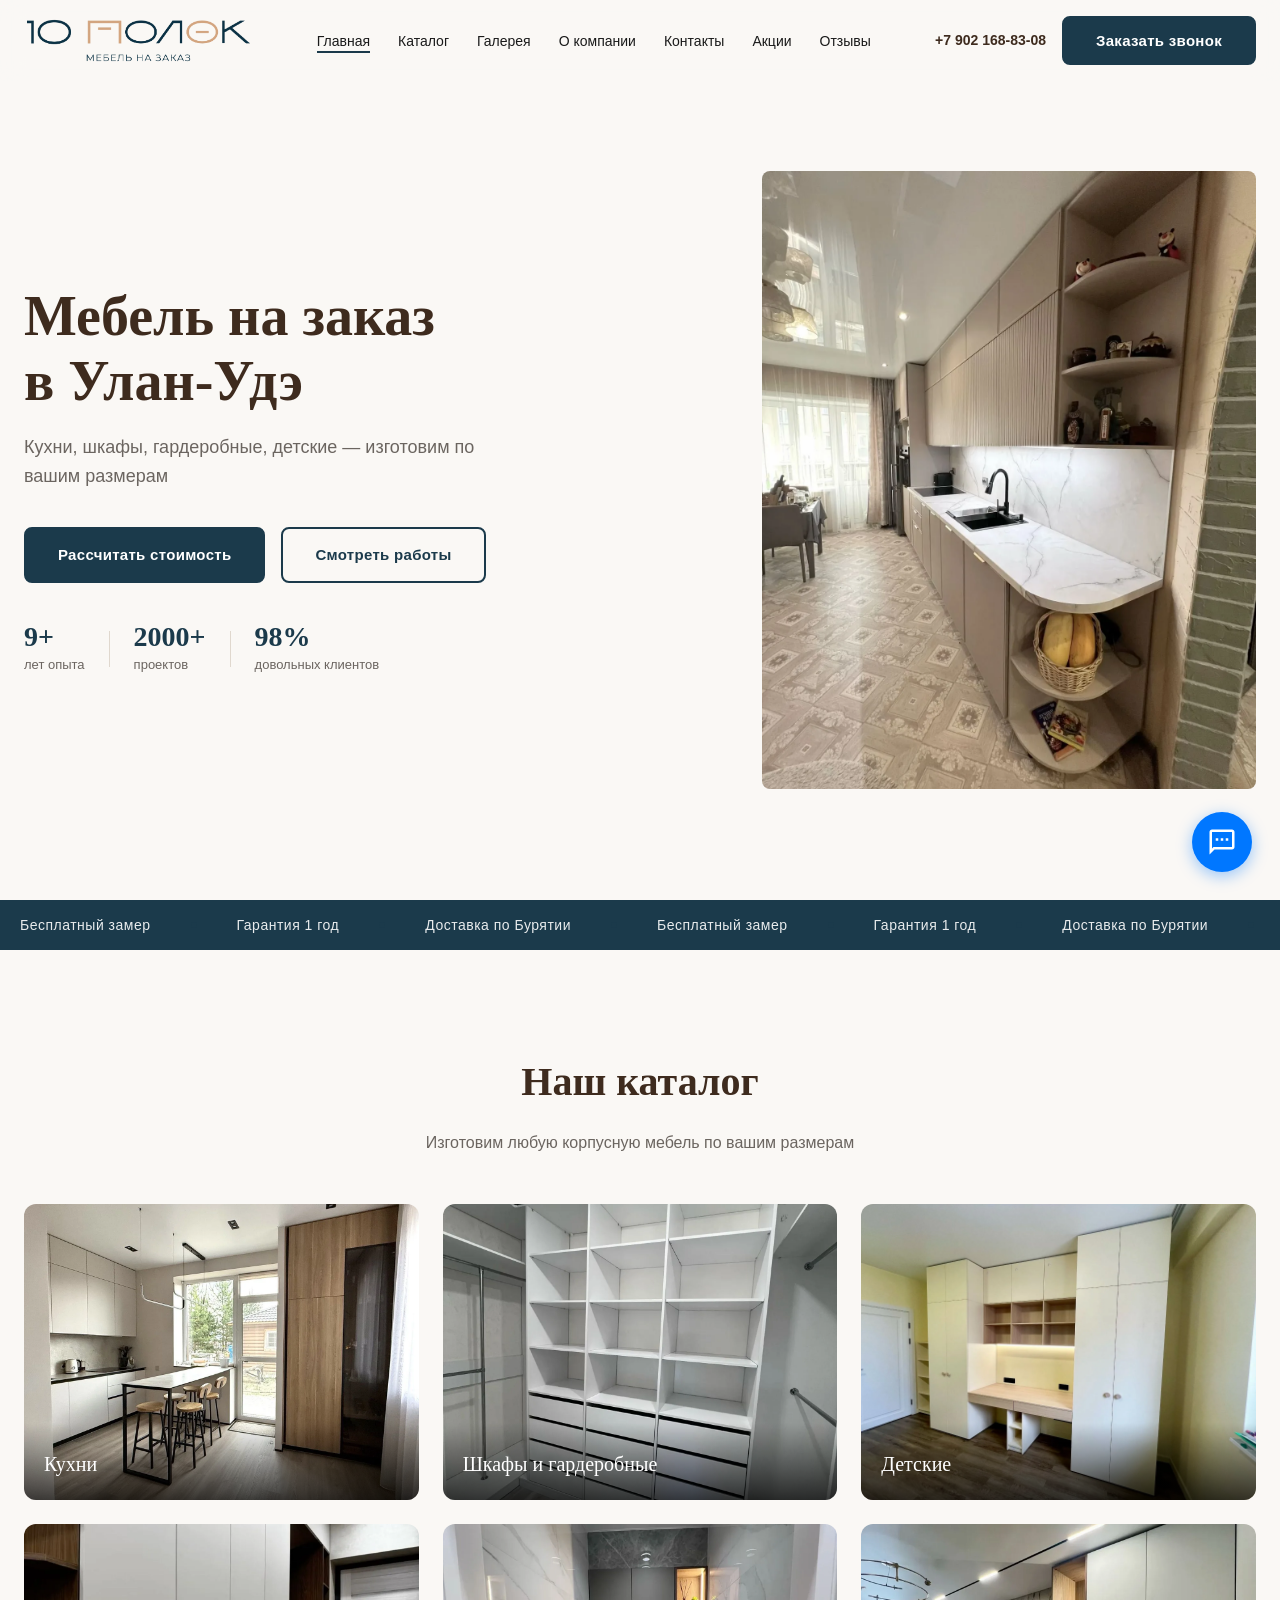
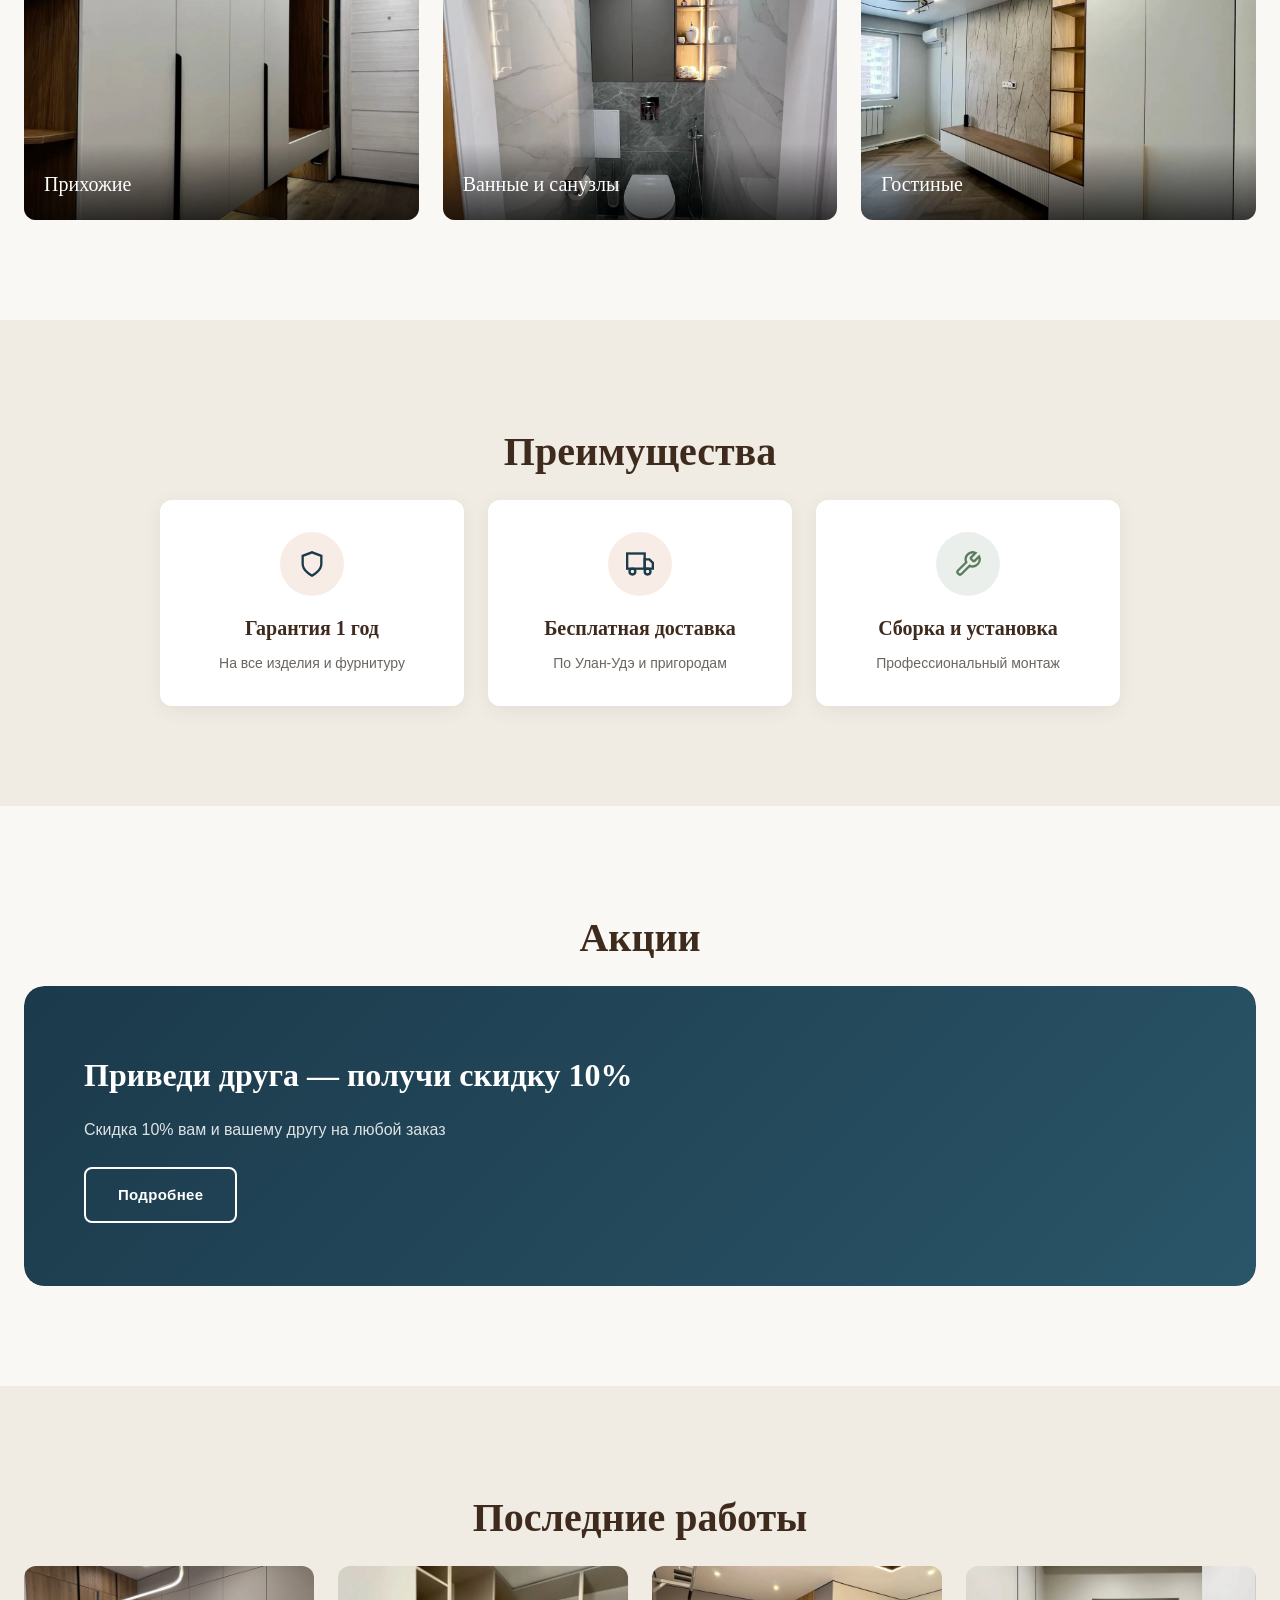
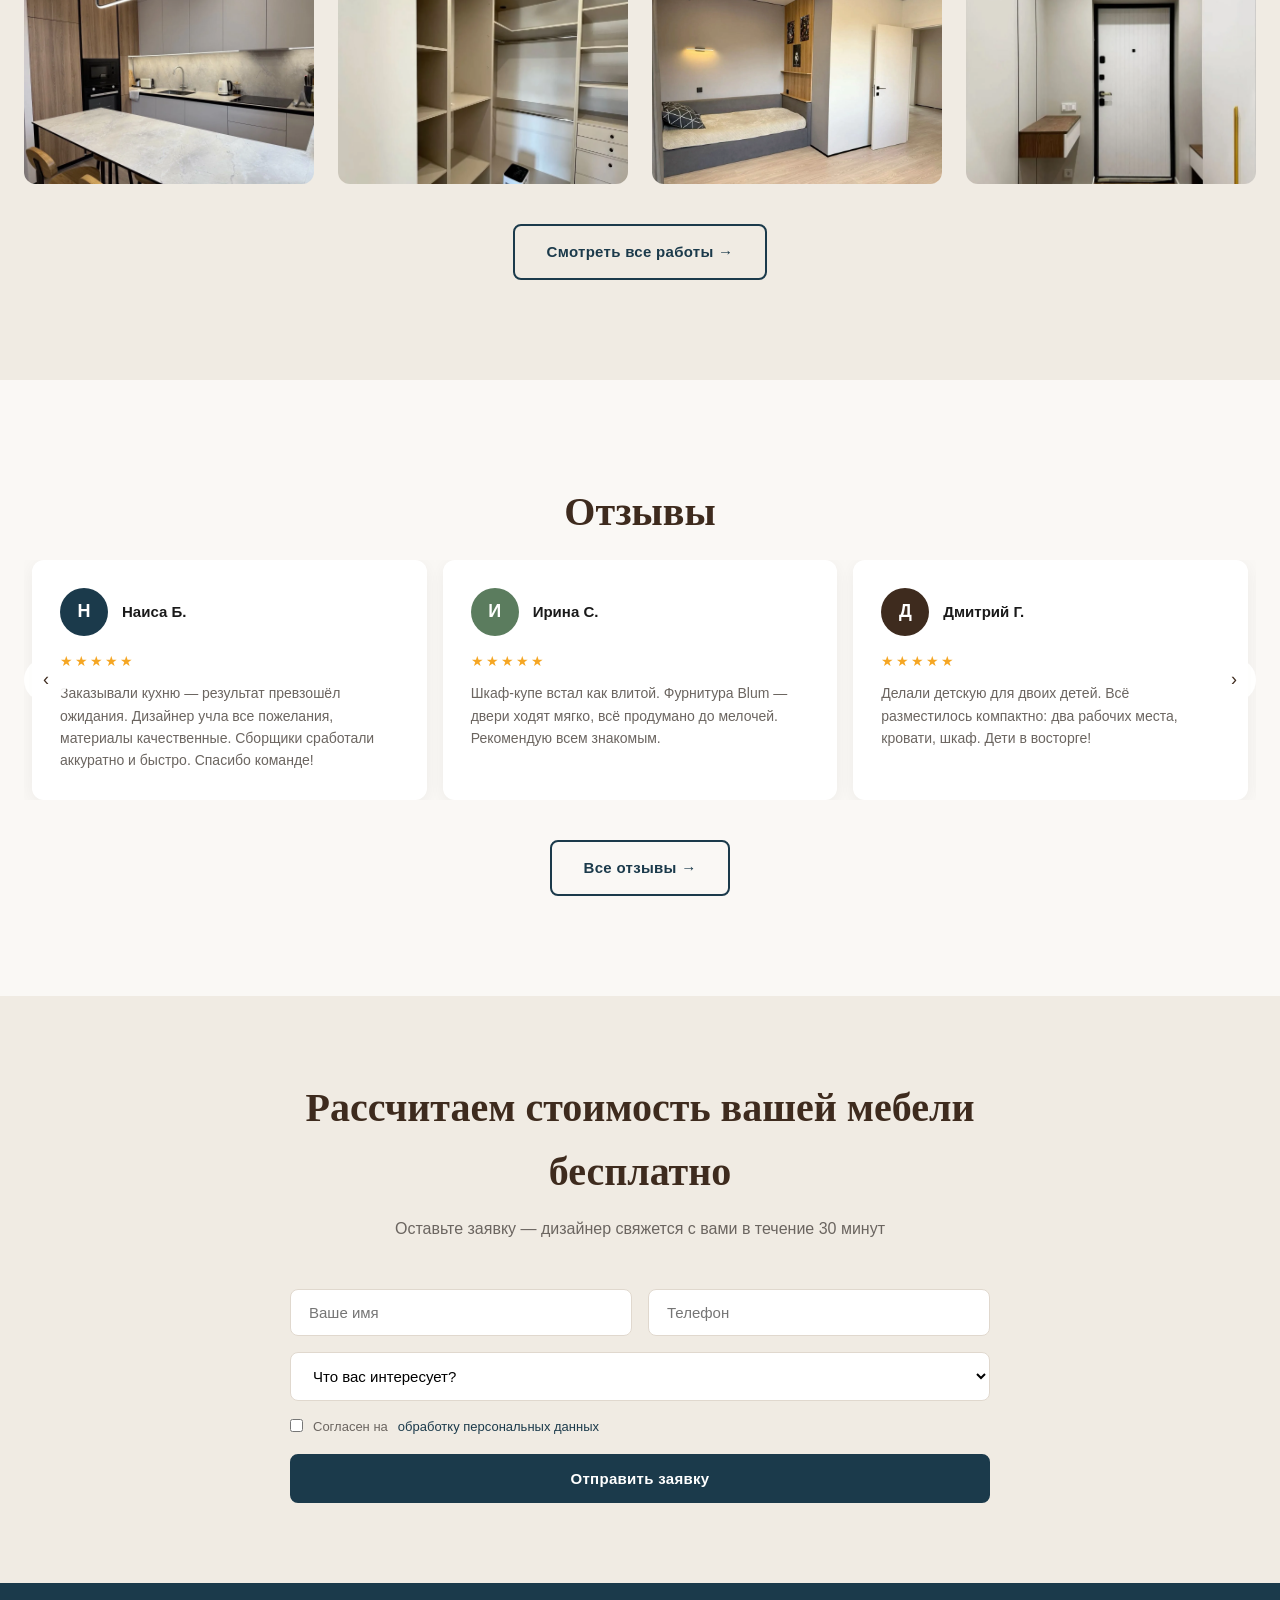
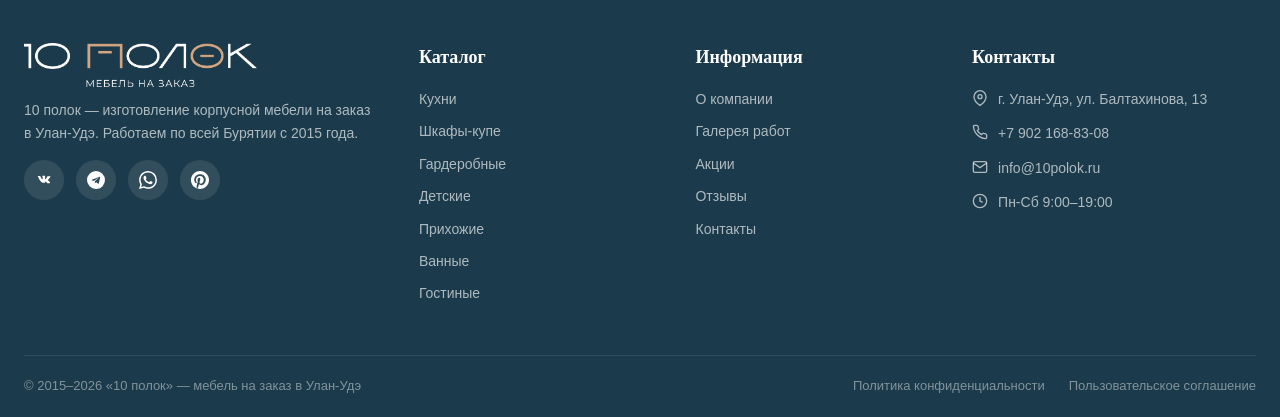
==== commit e5351b89: "color and CSP" ====
--- a/index.html
+++ b/index.html
@@ -23,6 +23,7 @@
   <!-- Security -->
   <meta http-equiv="X-Frame-Options" content="SAMEORIGIN">
   <meta http-equiv="X-Content-Type-Options" content="nosniff">
+  <meta http-equiv="Content-Security-Policy" content="default-src 'self'; style-src 'self' 'unsafe-inline' https://fonts.googleapis.com; font-src https://fonts.gstatic.com; frame-src https://yandex.ru; connect-src https://formsubmit.co; img-src 'self' data:;">
   <meta name="referrer" content="strict-origin-when-cross-origin">
   <link rel="preconnect" href="https://fonts.googleapis.com">
   <link rel="preconnect" href="https://fonts.gstatic.com" crossorigin>
--- a/css/style.css
+++ b/css/style.css
@@ -5,7 +5,7 @@
   --text-main: #1A1A1A;
   --text-secondary: #6B6560;
   --accent-wood: #3E2B1E;
-  --accent-terracotta: #2D6A4F;
+  --accent-terracotta: #1B3A4B;
   --accent-green: #5B7C5E;
   --border-color: #E0D8CE;
   --shadow: 0 4px 20px rgba(0,0,0,0.06);
@@ -79,10 +79,10 @@
 }
 
 .btn-primary:hover {
-  background: #245840;
-  border-color: #245840;
+  background: #142D3A;
+  border-color: #142D3A;
   transform: translateY(-2px);
-  box-shadow: 0 4px 16px rgba(45,106,79,0.3);
+  box-shadow: 0 4px 16px rgba(27,58,75,0.3);
 }
 
 .btn-outline {
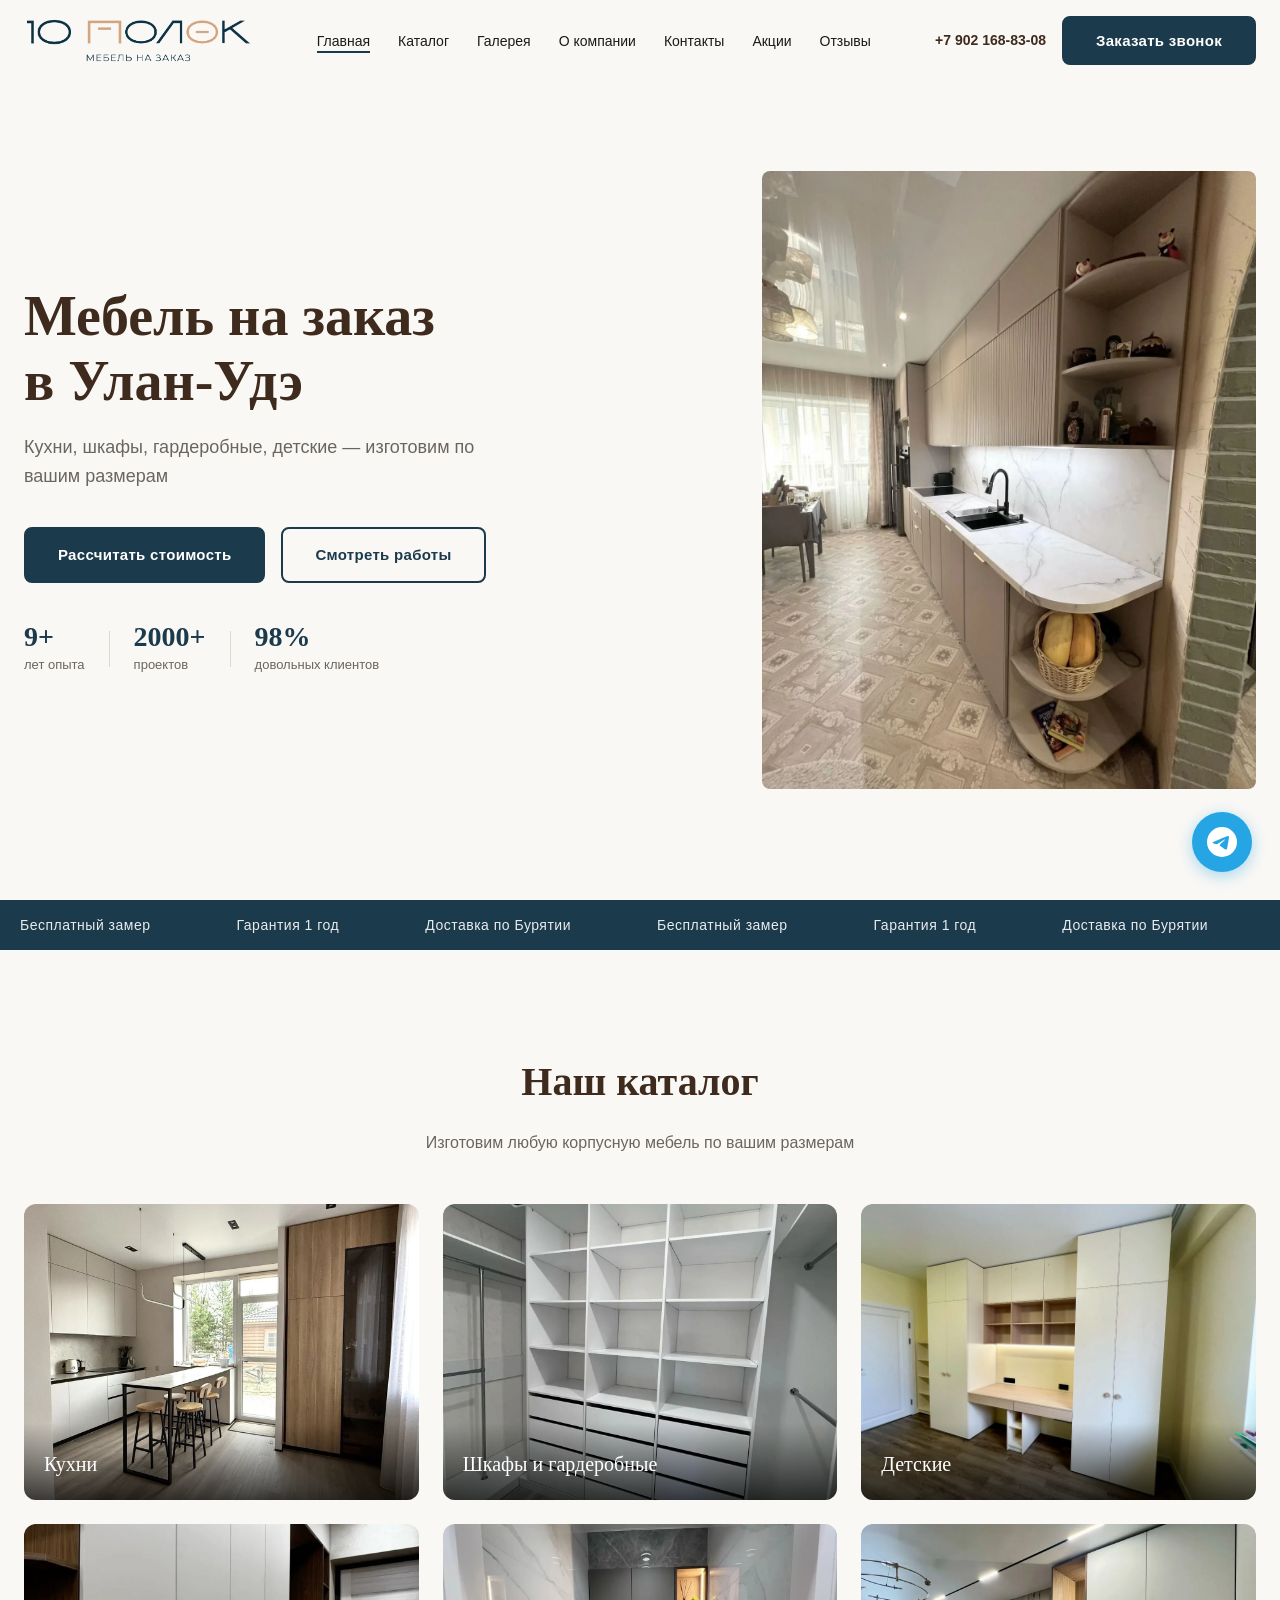
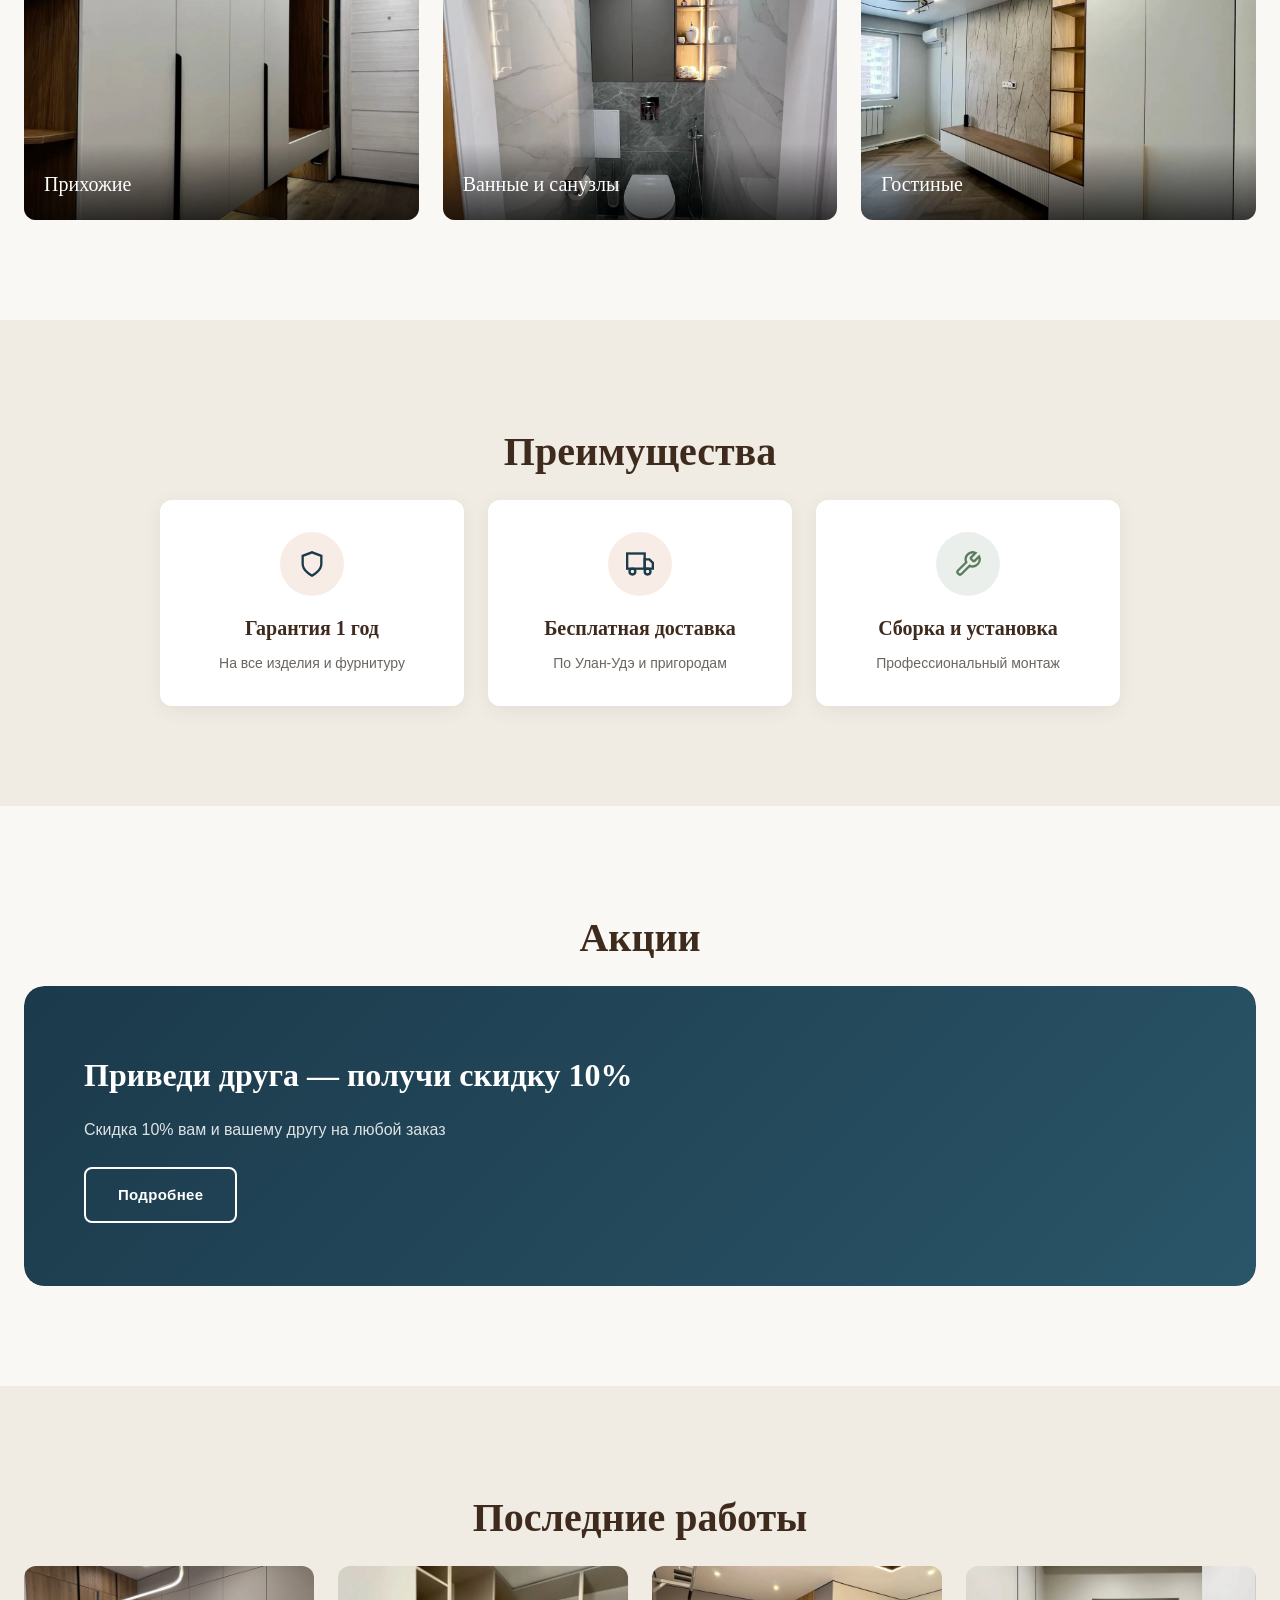
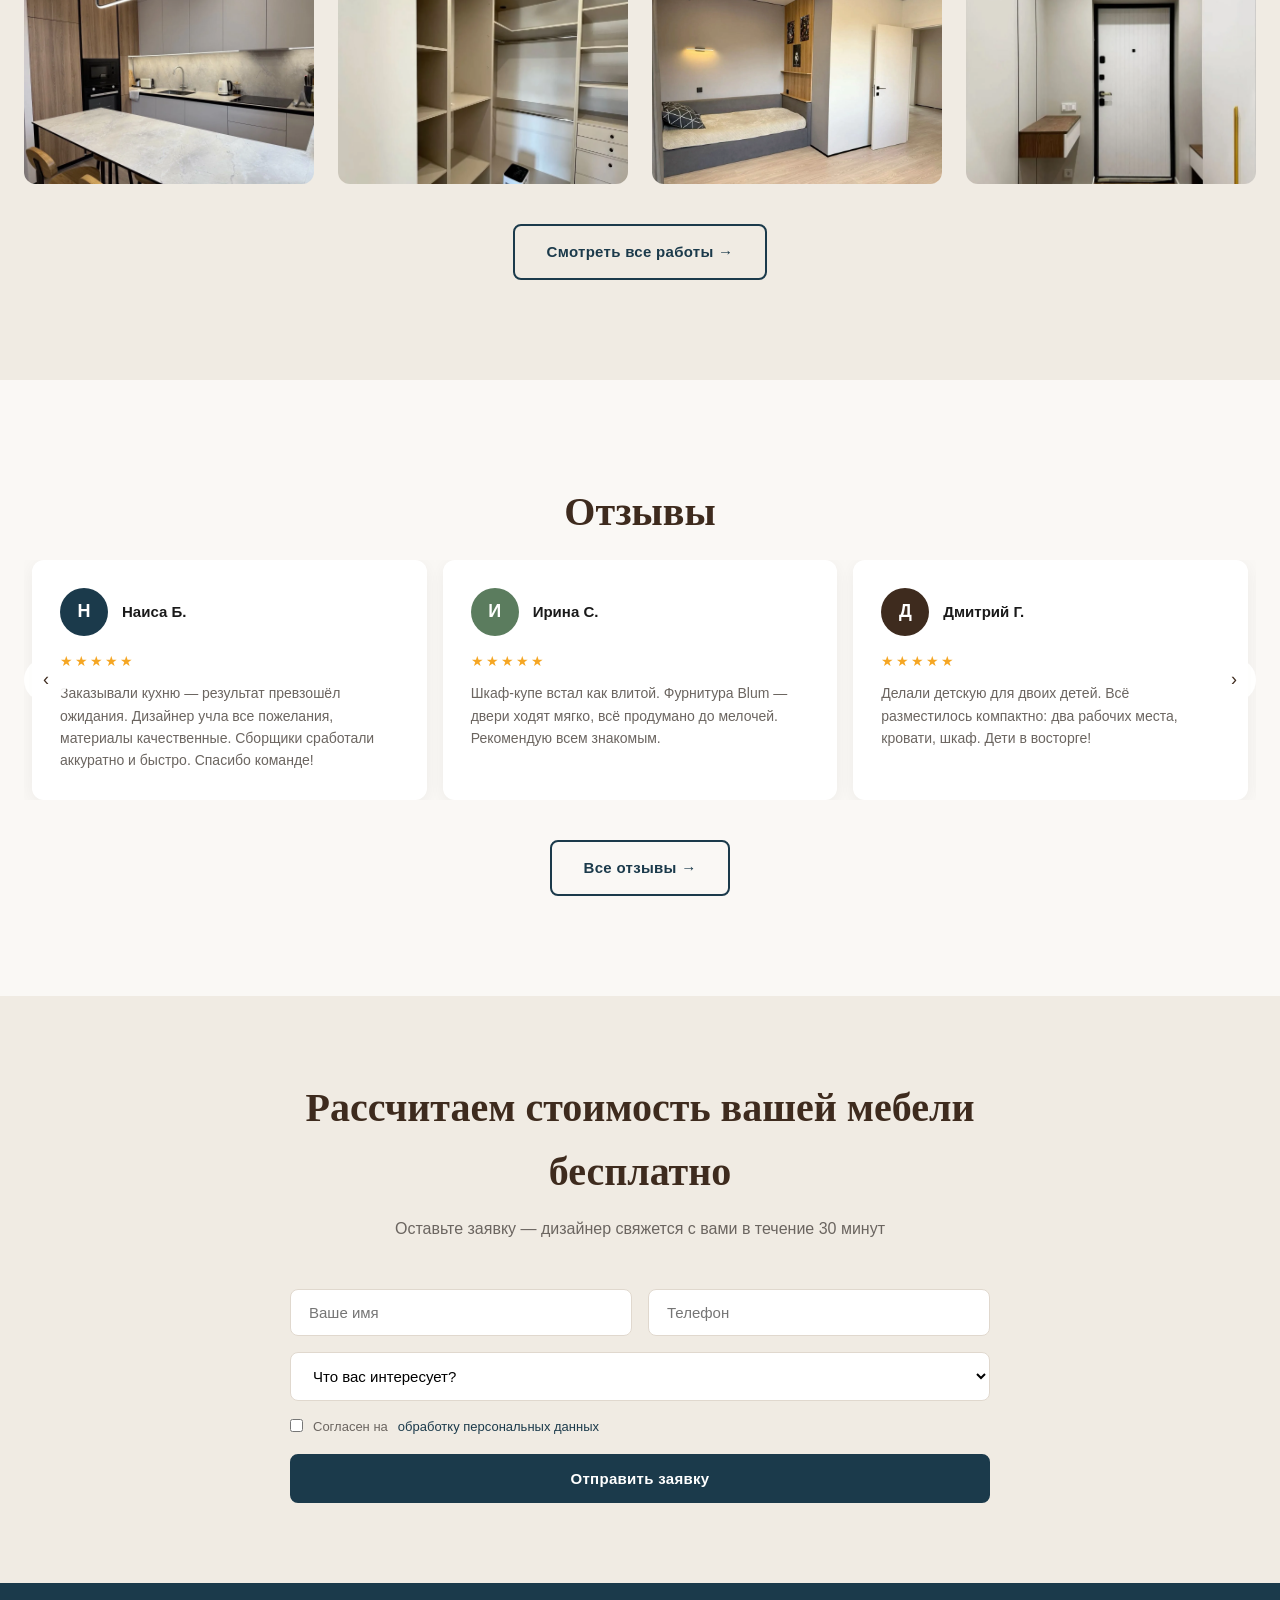
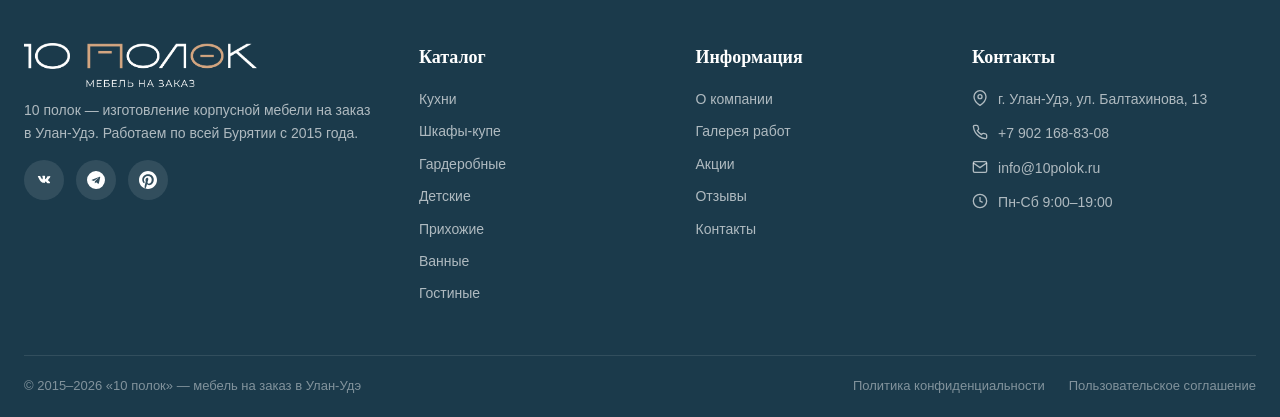
==== commit 7251715e: "delete max" ====
--- a/index.html
+++ b/index.html
@@ -63,7 +63,6 @@
     "image": "https://10polok.ru/image/logo-color.png",
     "sameAs": [
       "https://t.me/+79021688308",
-      "https://max.im/phone/79021688308",
       "https://pin.it/1v0pq0rSS"
     ]
   }
@@ -394,7 +393,7 @@
           <div class="footer-socials">
             <a href="#" aria-label="ВКонтакте"><svg viewBox="0 0 24 24" fill="currentColor"><path d="M12.785 16.241s.288-.032.436-.194c.136-.148.132-.427.132-.427s-.02-1.304.587-1.496c.598-.189 1.366 1.26 2.18 1.817.616.42 1.084.328 1.084.328l2.178-.03s1.14-.07.6-.964c-.044-.073-.316-.661-1.624-1.869-1.37-1.264-1.186-1.06.463-3.249.504-.668 1.748-2.146 1.592-2.832-.148-.64-1.064-.472-1.064-.472l-2.453.015s-.182-.025-.317.056c-.133.079-.218.263-.218.263s-.39 1.04-.912 1.924c-1.1 1.867-1.54 1.967-1.72 1.85-.418-.273-.313-1.095-.313-1.68 0-1.826.277-2.588-.54-2.786-.272-.066-.471-.109-1.164-.116-.89-.009-1.643.003-2.07.212-.283.139-.502.448-.369.466.165.022.537.1.734.37.255.347.246 1.127.246 1.127s.146 2.15-.342 2.416c-.334.183-.793-.19-1.776-1.895-.503-.873-.883-1.84-.883-1.84s-.073-.18-.204-.276c-.158-.117-.38-.154-.38-.154l-2.335.015s-.35.01-.479.162c-.114.135-.009.414-.009.414s1.839 4.3 3.921 6.467c1.91 1.989 4.078 1.857 4.078 1.857h.983z"/></svg></a>
             <a href="https://t.me/+79021688308" aria-label="Telegram"><svg viewBox="0 0 24 24" fill="currentColor"><path d="M11.944 0A12 12 0 1 0 24 12.056A12.01 12.01 0 0 0 11.944 0Zm5.654 8.22l-1.736 8.19c-.13.588-.48.73-.972.454l-2.685-1.98-1.295 1.247c-.143.143-.264.264-.54.264l.193-2.736 4.984-4.502c.217-.193-.047-.3-.336-.108L9.1 13.234l-2.636-.823c-.573-.18-.585-.573.12-.848l10.29-3.968c.478-.173.896.108.724.625z"/></svg></a>
-            <a href="https://max.im/phone/79021688308" aria-label="Max"><svg viewBox="0 0 24 24" fill="currentColor"><path d="M17.472 14.382c-.297-.149-1.758-.867-2.03-.967-.273-.099-.471-.148-.67.15-.197.297-.767.966-.94 1.164-.173.199-.347.223-.644.075-.297-.15-1.255-.463-2.39-1.475-.883-.788-1.48-1.761-1.653-2.059-.173-.297-.018-.458.13-.606.134-.133.298-.347.446-.52.149-.174.198-.298.298-.497.099-.198.05-.371-.025-.52-.075-.149-.669-1.612-.916-2.207-.242-.579-.487-.5-.669-.51-.173-.008-.371-.01-.57-.01-.198 0-.52.074-.792.372-.272.297-1.04 1.016-1.04 2.479 0 1.462 1.065 2.875 1.213 3.074.149.198 2.096 3.2 5.077 4.487.709.306 1.262.489 1.694.625.712.227 1.36.195 1.871.118.571-.085 1.758-.719 2.006-1.413.248-.694.248-1.289.173-1.413-.074-.124-.272-.198-.57-.347m-5.421 7.403h-.004a9.87 9.87 0 0 1-5.031-1.378l-.361-.214-3.741.982.998-3.648-.235-.374a9.86 9.86 0 0 1-1.51-5.26c.001-5.45 4.436-9.884 9.888-9.884 2.64 0 5.122 1.03 6.988 2.898a9.825 9.825 0 0 1 2.893 6.994c-.003 5.45-4.437 9.884-9.885 9.884m8.413-18.297A11.815 11.815 0 0 0 12.05 0C5.495 0 .16 5.335.157 11.892c0 2.096.547 4.142 1.588 5.945L.057 24l6.305-1.654a11.882 11.882 0 0 0 5.683 1.448h.005c6.554 0 11.89-5.335 11.893-11.893a11.821 11.821 0 0 0-3.48-8.413z"/></svg></a>
+
             <a href="https://pin.it/1v0pq0rSS" aria-label="Pinterest" target="_blank" rel="noopener noreferrer"><svg viewBox="0 0 24 24" fill="currentColor"><path d="M12 0C5.373 0 0 5.373 0 12c0 5.084 3.163 9.426 7.627 11.174-.105-.949-.2-2.405.042-3.441.218-.937 1.407-5.965 1.407-5.965s-.359-.719-.359-1.782c0-1.668.967-2.914 2.171-2.914 1.023 0 1.518.769 1.518 1.69 0 1.029-.655 2.568-.994 3.995-.283 1.194.599 2.169 1.777 2.169 2.133 0 3.772-2.249 3.772-5.495 0-2.873-2.064-4.882-5.012-4.882-3.414 0-5.418 2.561-5.418 5.207 0 1.031.397 2.138.893 2.738a.36.36 0 0 1 .083.345l-.333 1.36c-.053.22-.174.267-.402.161-1.499-.698-2.436-2.889-2.436-4.649 0-3.785 2.75-7.262 7.929-7.262 4.163 0 7.398 2.967 7.398 6.931 0 4.136-2.607 7.464-6.227 7.464-1.216 0-2.359-.631-2.75-1.378l-.748 2.853c-.271 1.043-1.002 2.35-1.492 3.146C9.57 23.812 10.763 24 12 24c6.627 0 12-5.373 12-12S18.627 0 12 0z"/></svg></a>
           </div>
         </div>
@@ -469,9 +468,9 @@
     </div>
   </div>
 
-  <!-- MAX -->
-  <a href="https://max.im/phone/79021688308" class="max-btn" target="_blank" rel="noopener noreferrer" aria-label="Max">
-    <svg viewBox="0 0 24 24"><path d="M20 2H4c-1.1 0-2 .9-2 2v18l4-4h14c1.1 0 2-.9 2-2V4c0-1.1-.9-2-2-2zm0 14H5.17L4 17.17V4h16v12zM7 9h2v2H7zm4 0h2v2h-2zm4 0h2v2h-2z"/></svg>
+  <!-- TELEGRAM -->
+  <a href="https://t.me/+79021688308" class="tg-btn" target="_blank" rel="noopener noreferrer" aria-label="Telegram">
+    <svg viewBox="0 0 24 24"><path d="M11.944 0A12 12 0 0 0 0 12a12 12 0 0 0 12 12 12 12 0 0 0 12-12A12 12 0 0 0 12 0a12 12 0 0 0-.056 0zm4.962 7.224c.1-.002.321.023.465.14a.506.506 0 0 1 .171.325c.016.093.036.306.02.472-.18 1.898-.962 6.502-1.36 8.627-.168.9-.499 1.201-.82 1.23-.696.065-1.225-.46-1.9-.902-1.056-.693-1.653-1.124-2.678-1.8-1.185-.78-.417-1.21.258-1.91.177-.184 3.247-2.977 3.307-3.23.007-.032.014-.15-.056-.212s-.174-.041-.249-.024c-.106.024-1.793 1.14-5.061 3.345-.479.33-.913.492-1.302.48-.428-.013-1.252-.242-1.865-.44-.751-.245-1.349-.374-1.297-.789.027-.216.325-.437.893-.663 3.498-1.524 5.83-2.529 6.998-3.014 3.332-1.386 4.025-1.627 4.476-1.635z"/></svg>
   </a>
 
   <script src="js/main.js"></script>
--- a/css/style.css
+++ b/css/style.css
@@ -1075,28 +1075,28 @@
 }
 
 /* ===== WHATSAPP BUTTON ===== */
-.max-btn {
+.tg-btn {
   position: fixed;
   bottom: 28px;
   right: 28px;
   width: 60px;
   height: 60px;
-  background: #0077FF;
+  background: #26A5E4;
   border-radius: 50%;
   display: flex;
   align-items: center;
   justify-content: center;
   z-index: 900;
-  box-shadow: 0 4px 16px rgba(0,119,255,0.4);
+  box-shadow: 0 4px 16px rgba(38,165,228,0.4);
   animation: pulse 2s infinite;
   transition: transform var(--transition);
 }
 
-.max-btn:hover {
+.tg-btn:hover {
   transform: scale(1.1);
 }
 
-.max-btn svg {
+.tg-btn svg {
   width: 30px;
   height: 30px;
   fill: #fff;
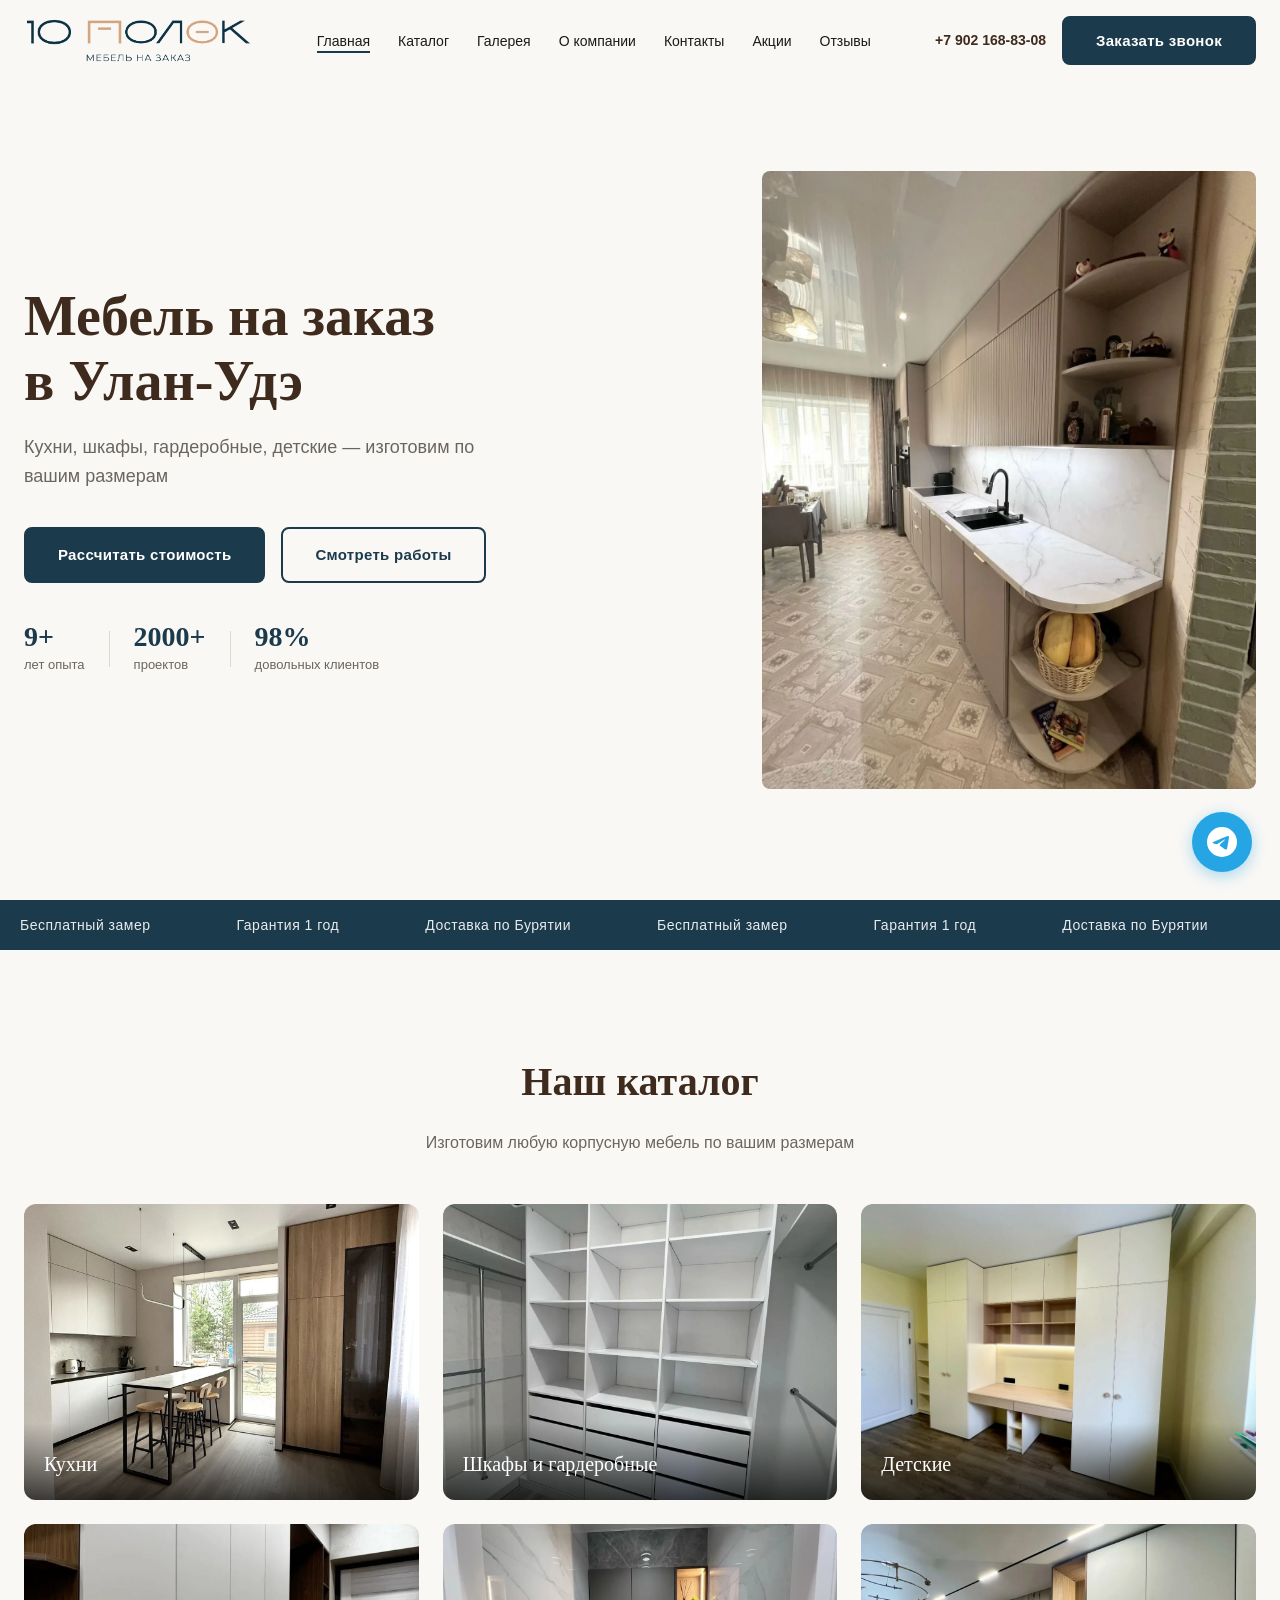
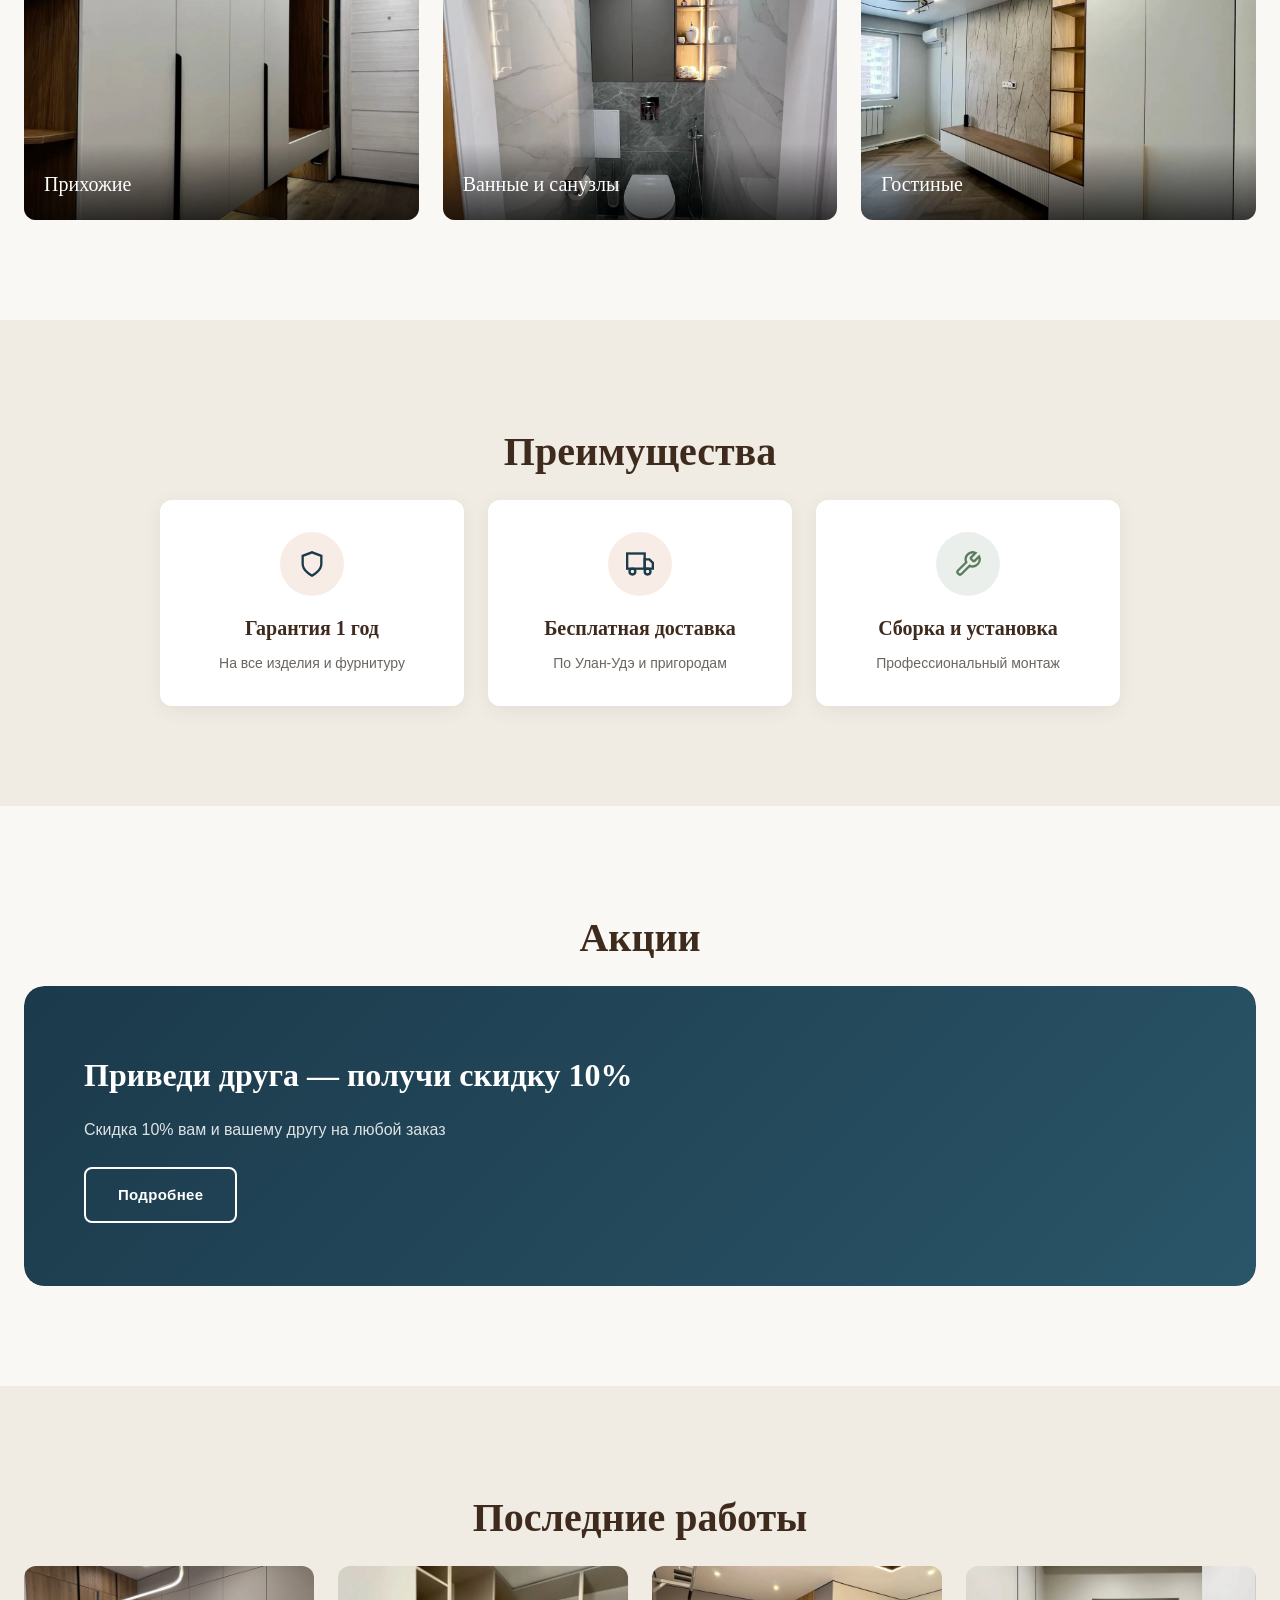
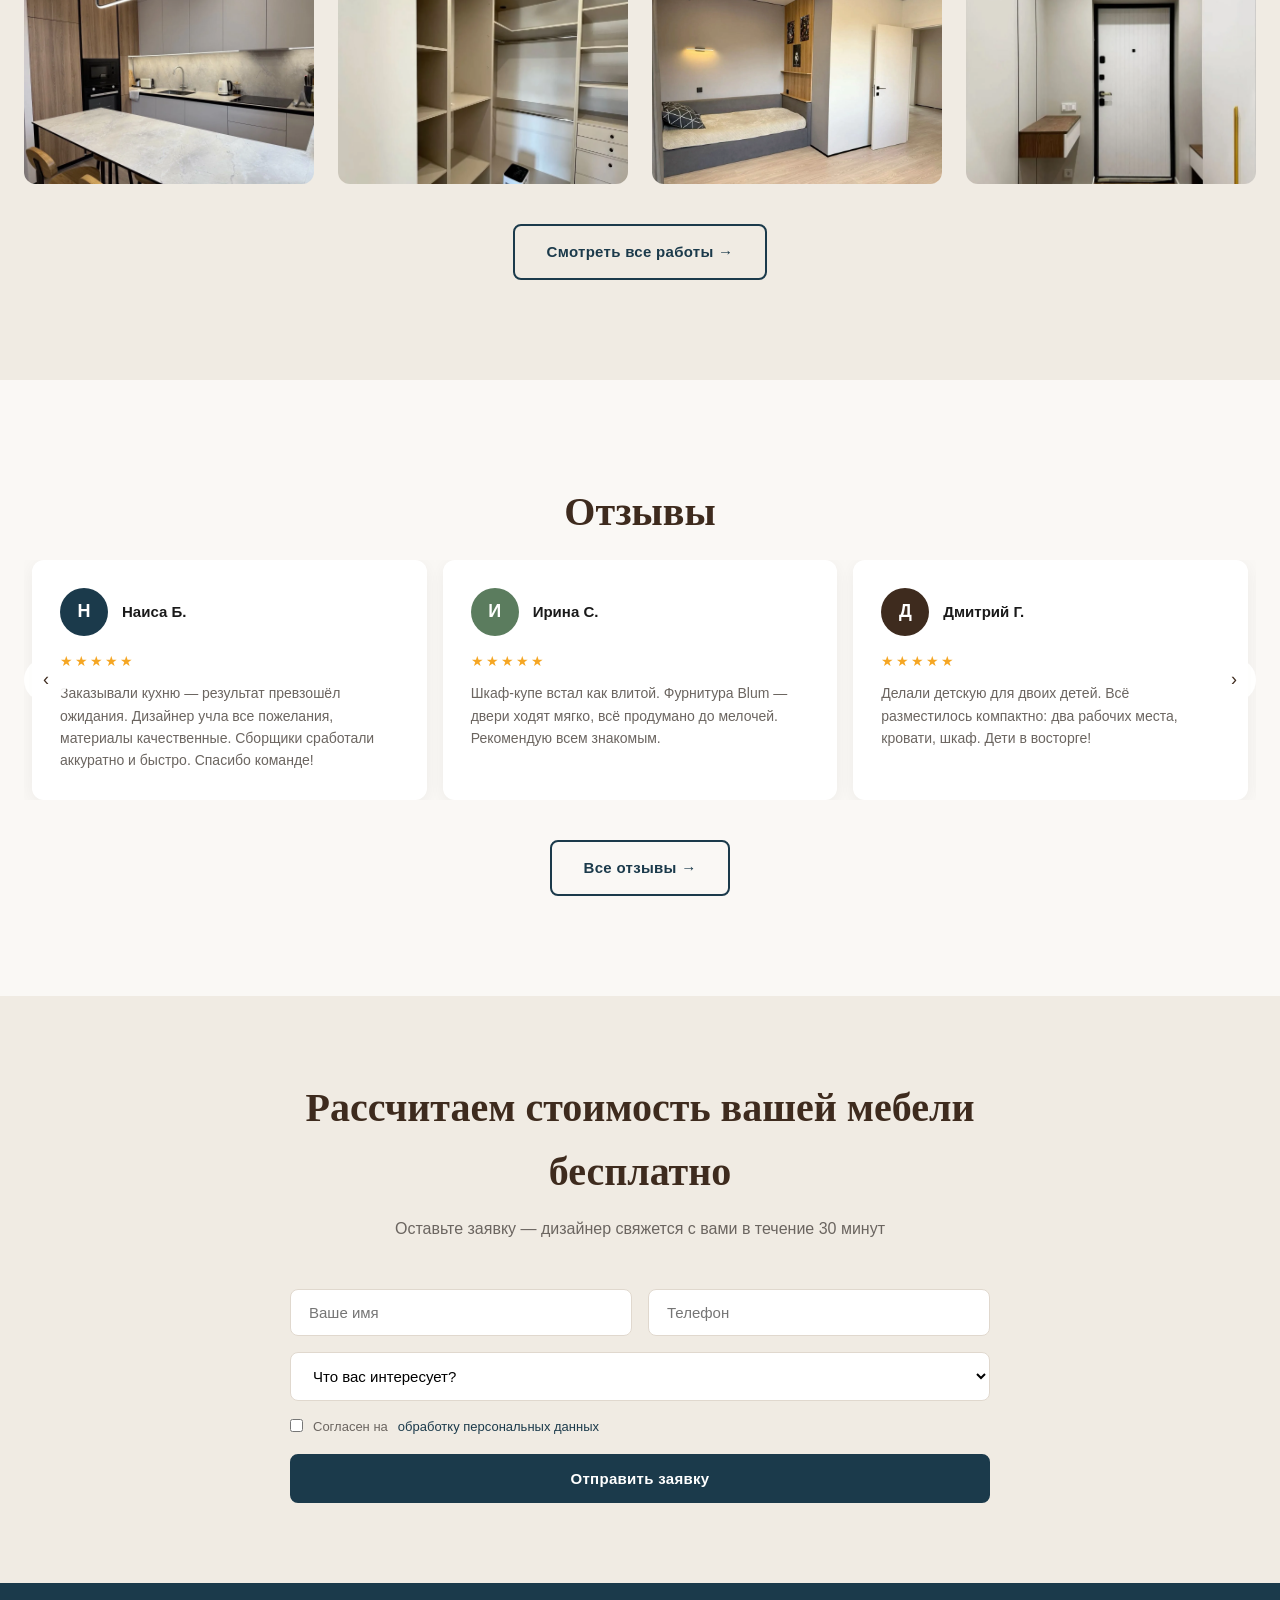
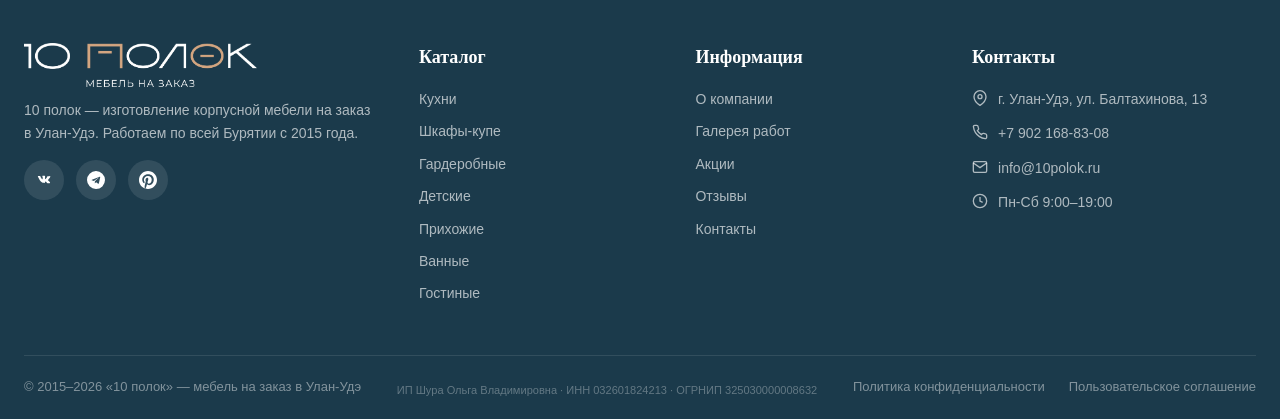
==== commit 3135b7a1: "ип шура" ====
--- a/index.html
+++ b/index.html
@@ -35,6 +35,8 @@
     "@context": "https://schema.org",
     "@type": "FurnitureStore",
     "name": "10 полок",
+    "legalName": "ИП Шура Ольга Владимировна",
+    "taxID": "032601824213",
     "description": "Изготовление корпусной мебели на заказ в Улан-Удэ. Кухни, шкафы-купе, гардеробные, детские.",
     "url": "https://10polok.ru",
     "telephone": "+79021688308",
@@ -441,6 +443,7 @@
       </div>
       <div class="footer-bottom">
         <span>&copy; 2015–2026 &laquo;10 полок&raquo; — мебель на заказ в Улан-Удэ</span>
+        <span style="display:block;font-size:0.85em;opacity:0.7;margin-top:6px;">ИП Шура Ольга Владимировна &middot; ИНН 032601824213 &middot; ОГРНИП 325030000008632</span>
         <div class="footer-bottom-links">
           <a href="privacy.html">Политика конфиденциальности</a>
           <a href="terms.html">Пользовательское соглашение</a>
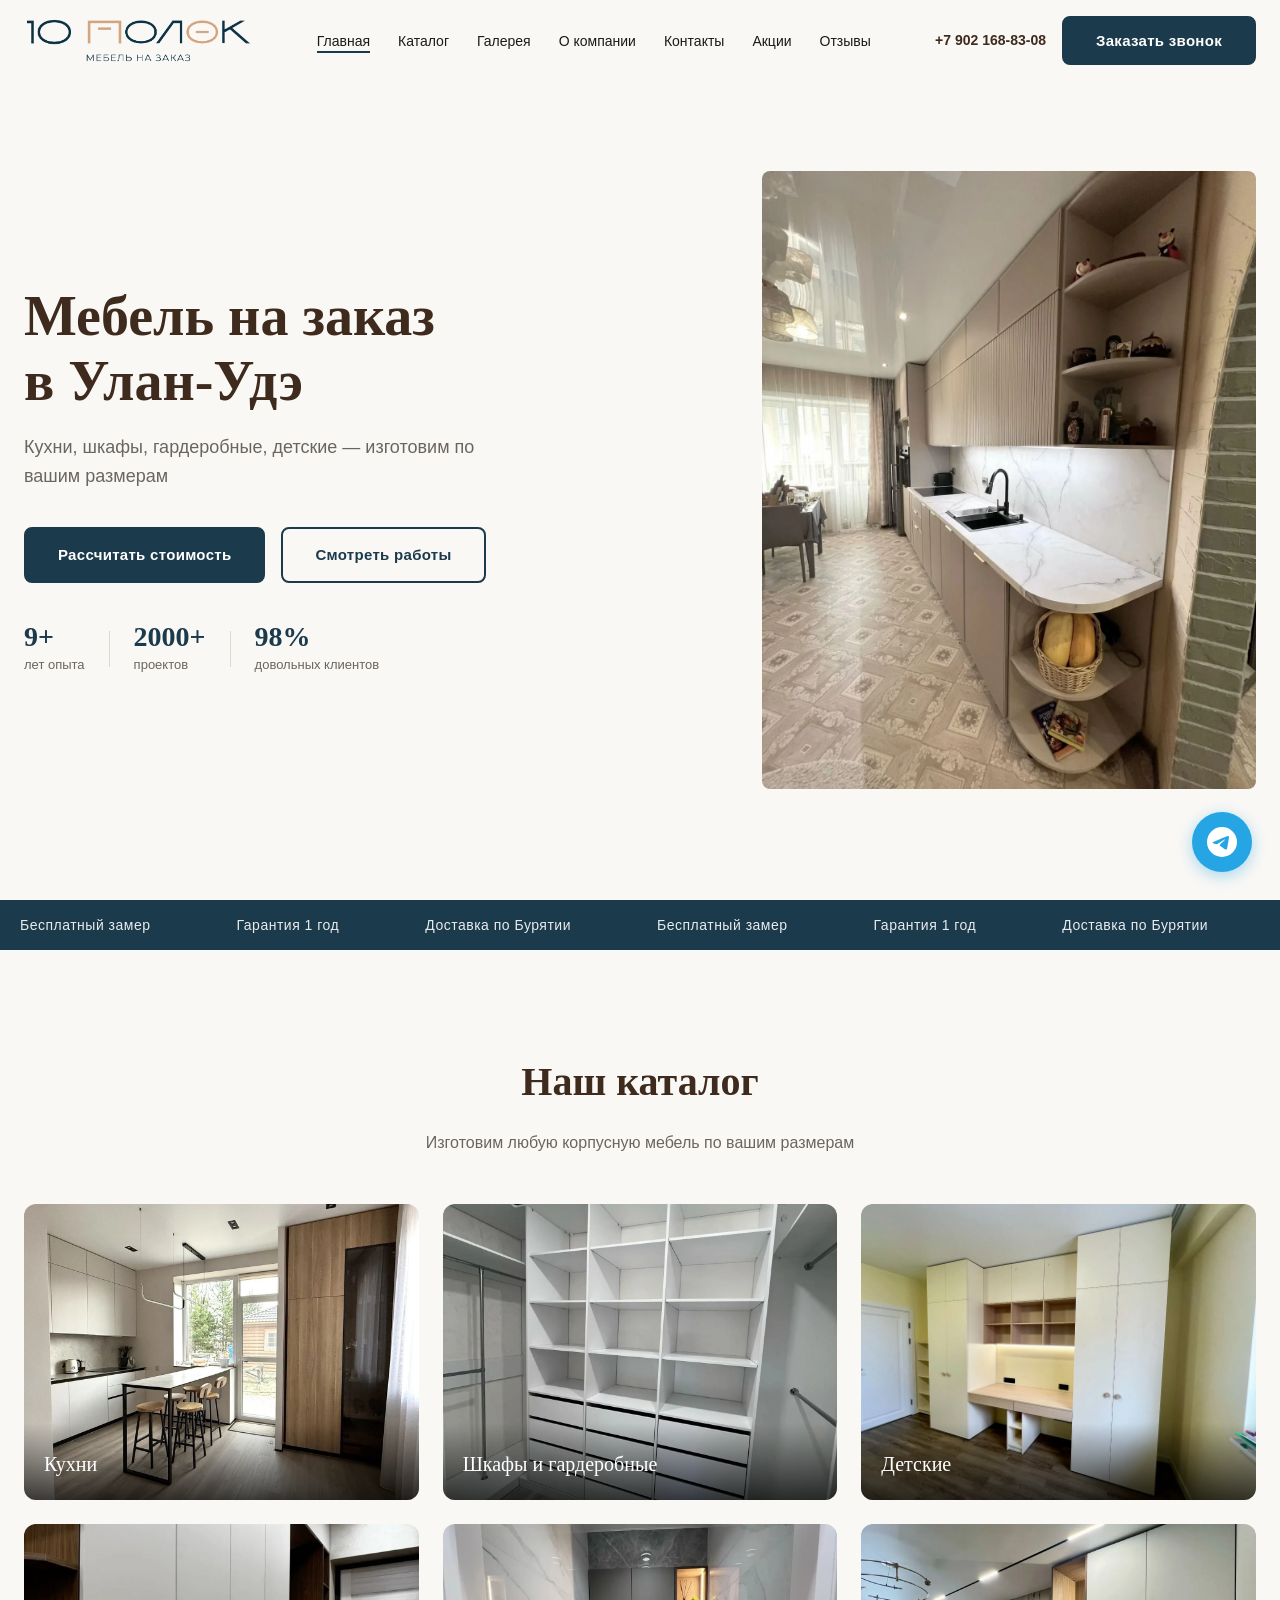
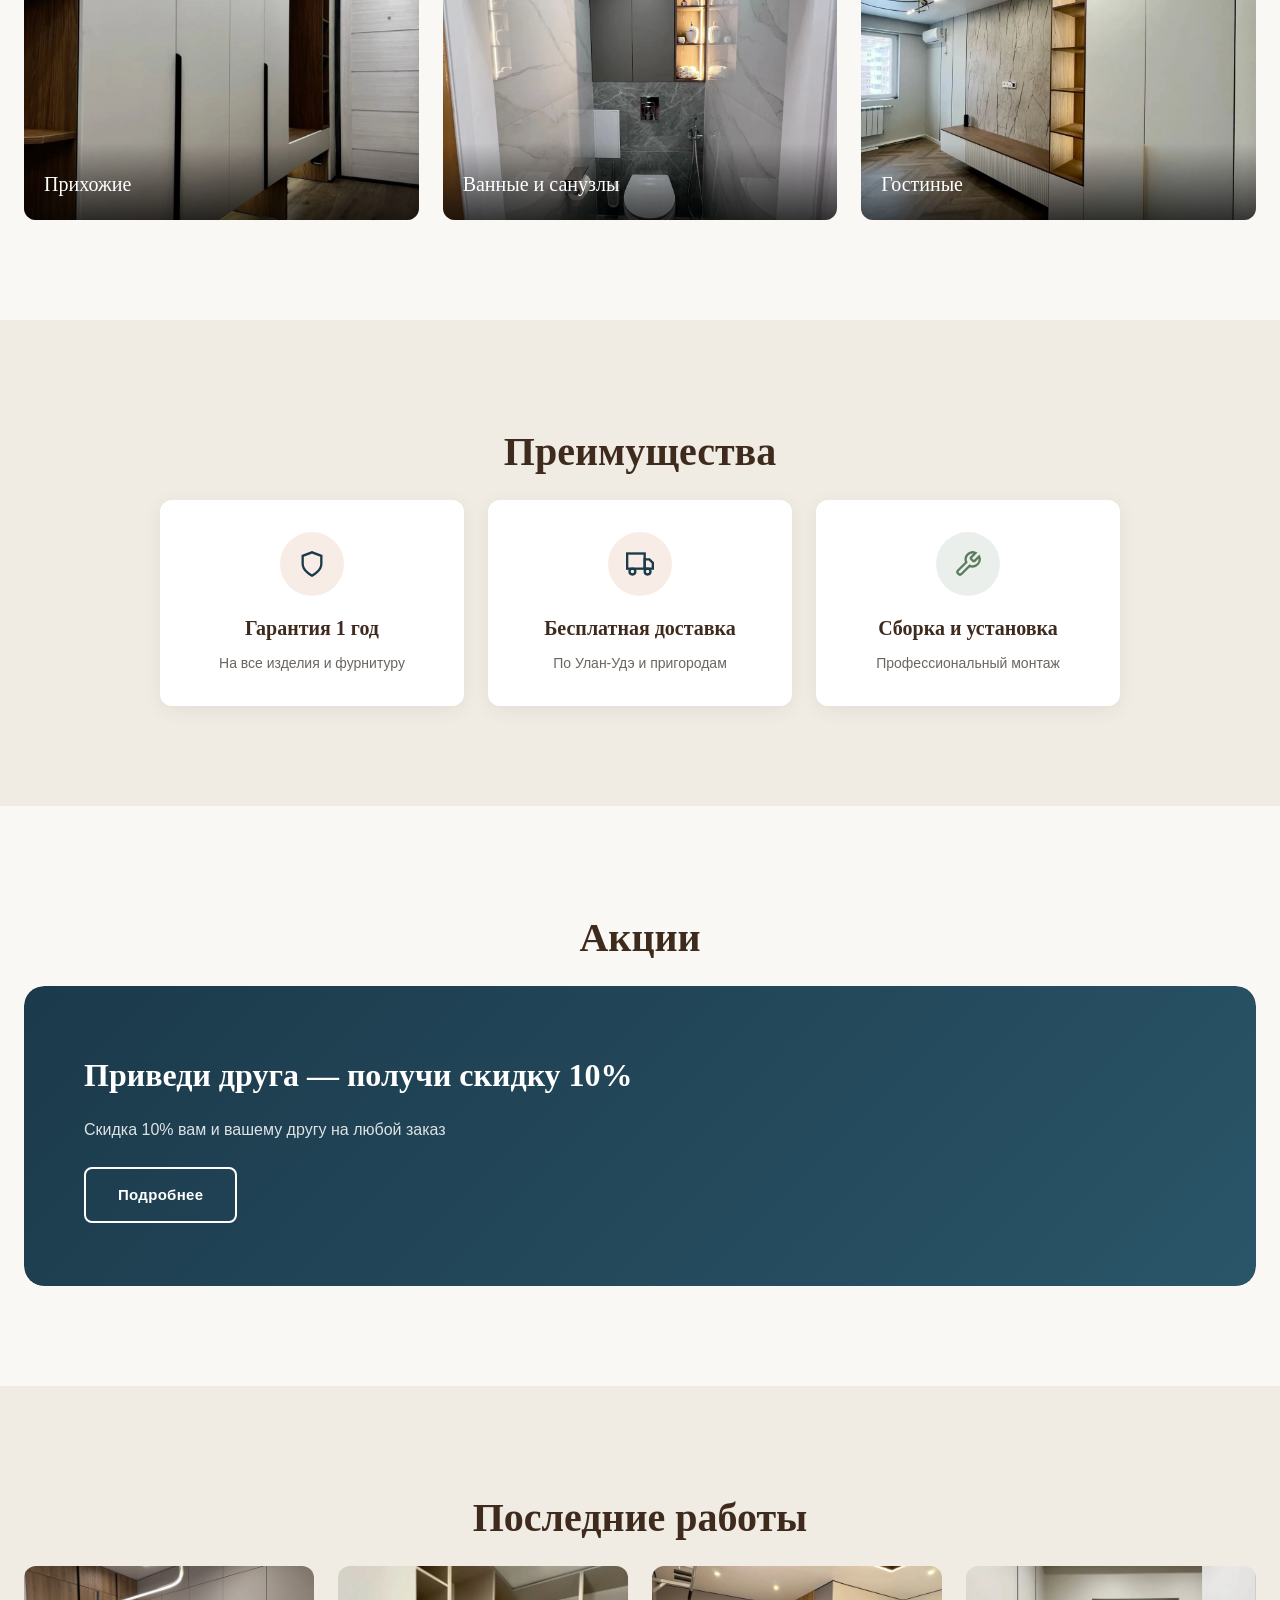
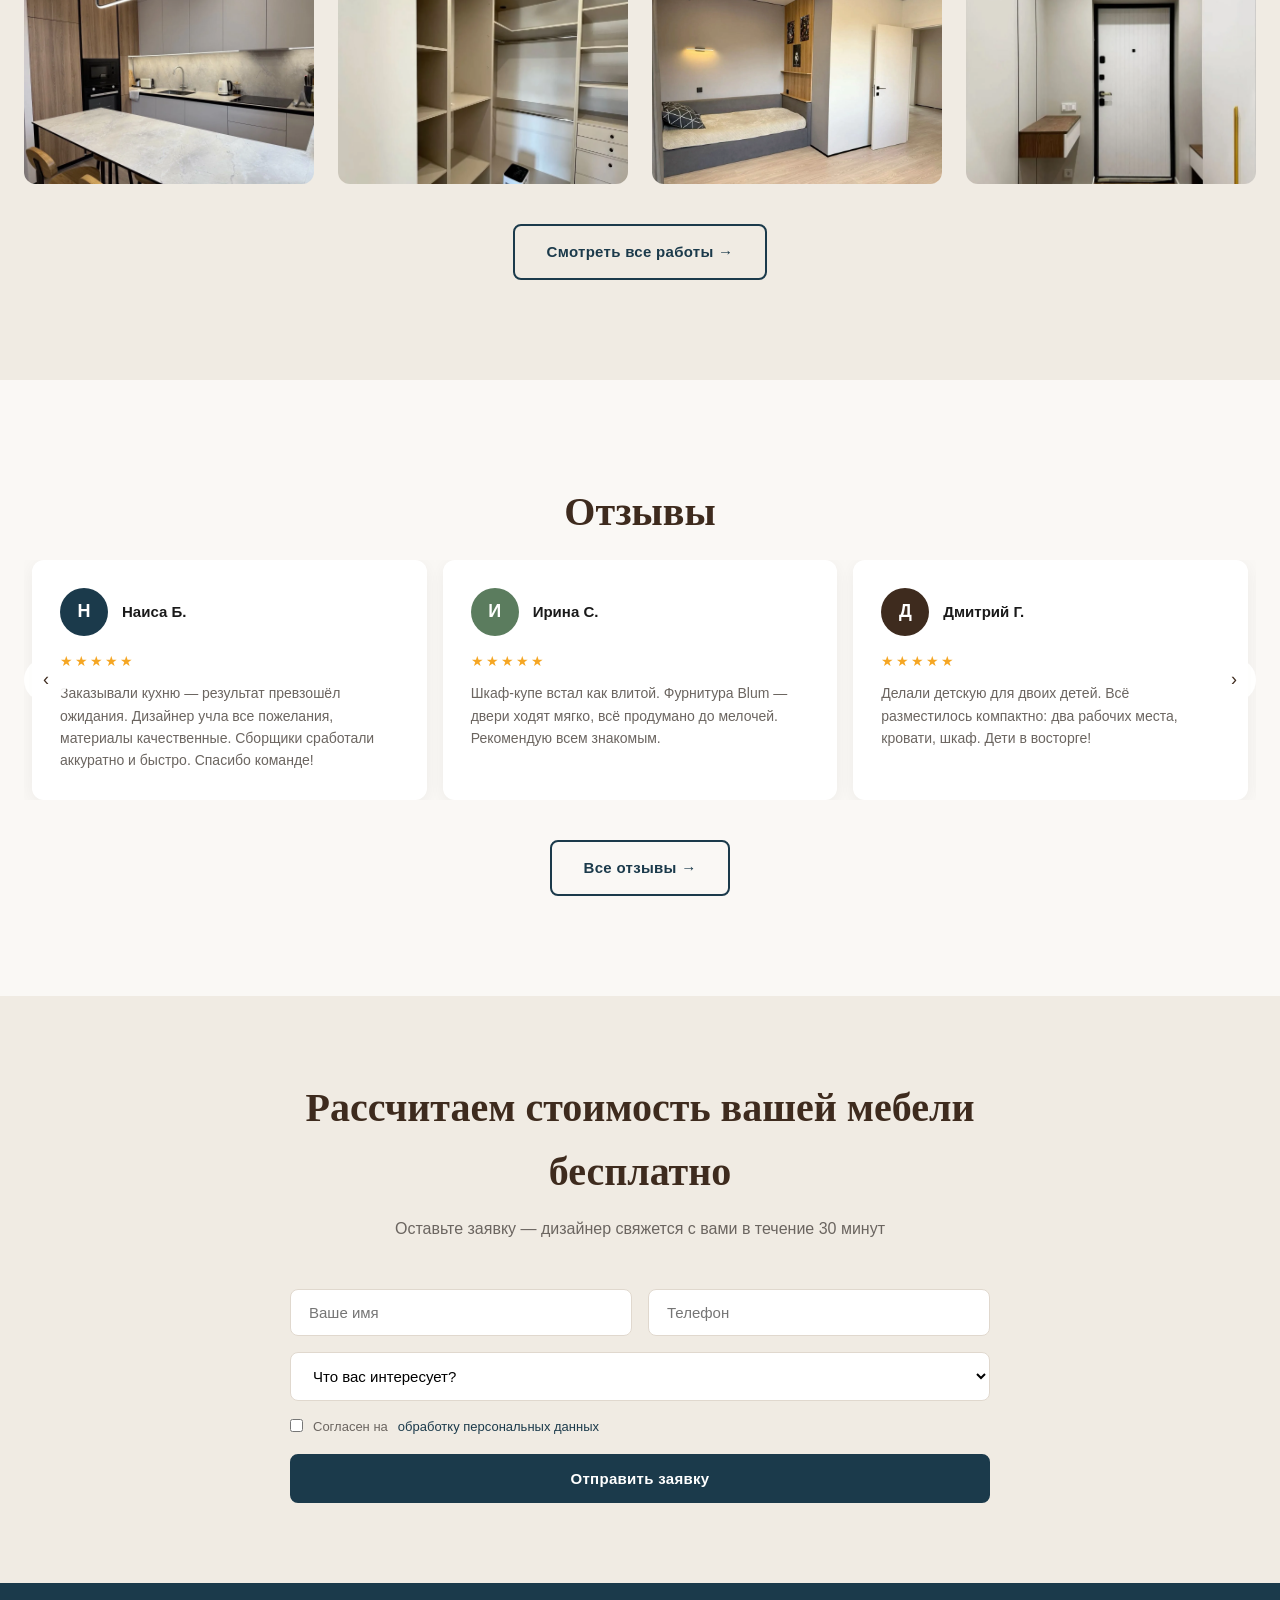
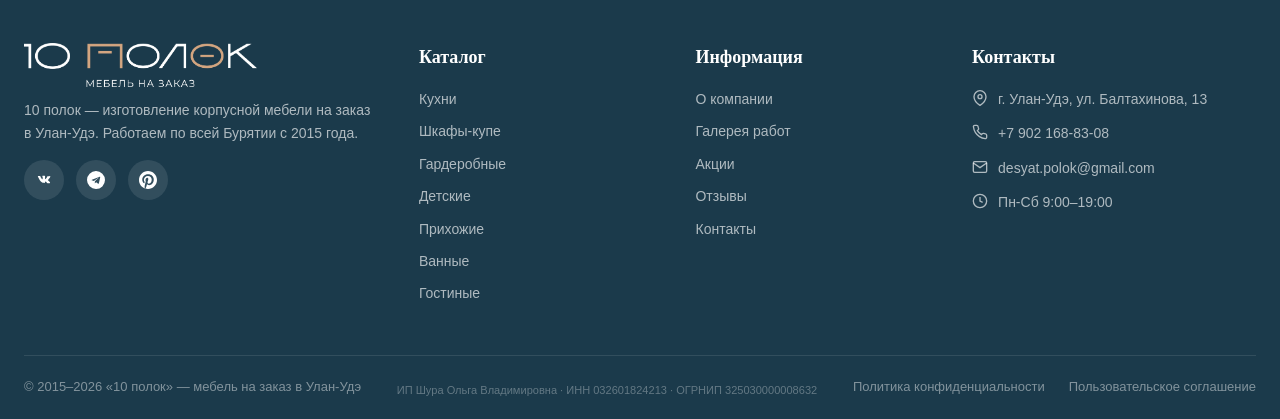
==== commit 1720314d: "mail edit" ====
--- a/index.html
+++ b/index.html
@@ -40,7 +40,7 @@
     "description": "Изготовление корпусной мебели на заказ в Улан-Удэ. Кухни, шкафы-купе, гардеробные, детские.",
     "url": "https://10polok.ru",
     "telephone": "+79021688308",
-    "email": "info@10polok.ru",
+    "email": "desyat.polok@gmail.com",
     "address": {
       "@type": "PostalAddress",
       "streetAddress": "ул. Балтахинова, 13",
@@ -433,7 +433,7 @@
           </div>
           <div class="footer-contact-item">
             <svg width="16" height="16" viewBox="0 0 24 24" fill="none" stroke="currentColor" stroke-width="2"><path d="M4 4h16c1.1 0 2 .9 2 2v12c0 1.1-.9 2-2 2H4c-1.1 0-2-.9-2-2V6c0-1.1.9-2 2-2z"/><polyline points="22,6 12,13 2,6"/></svg>
-            info@10polok.ru
+            desyat.polok@gmail.com
           </div>
           <div class="footer-contact-item">
             <svg width="16" height="16" viewBox="0 0 24 24" fill="none" stroke="currentColor" stroke-width="2"><circle cx="12" cy="12" r="10"/><polyline points="12 6 12 12 16 14"/></svg>
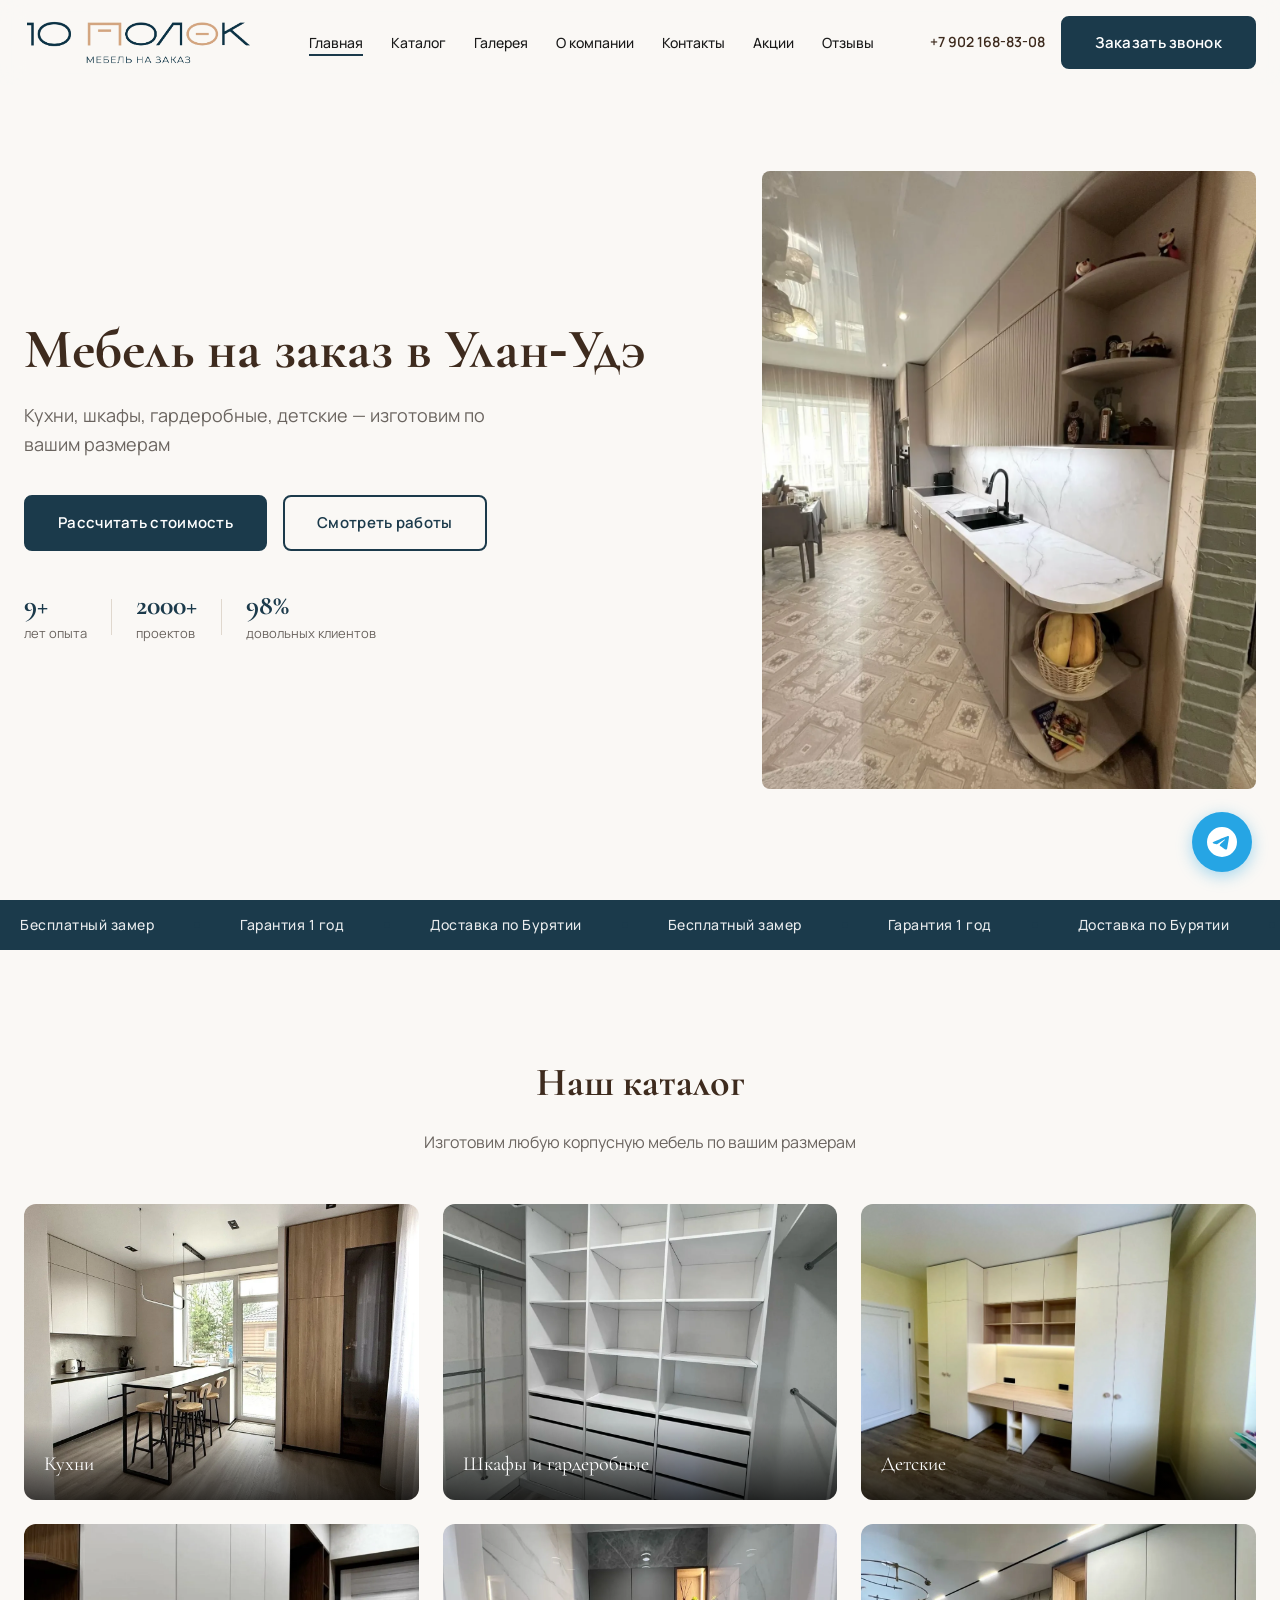
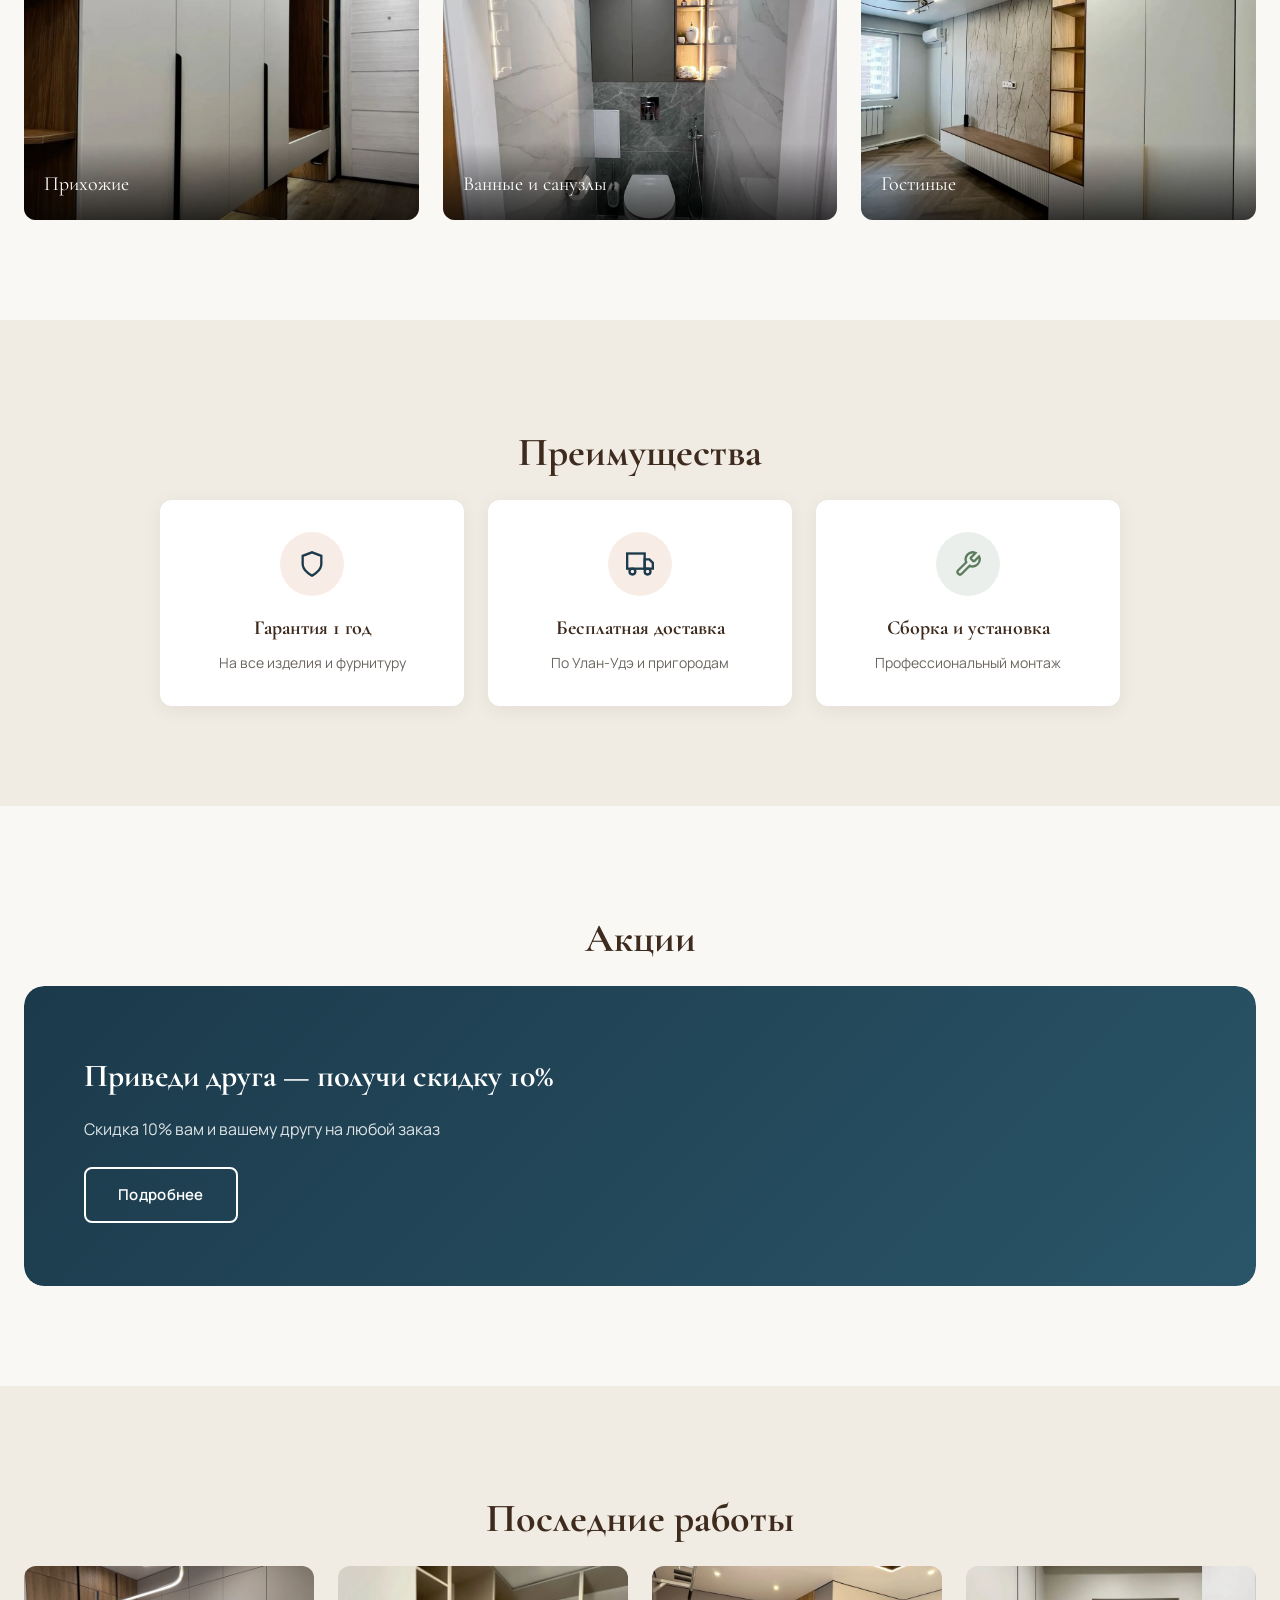
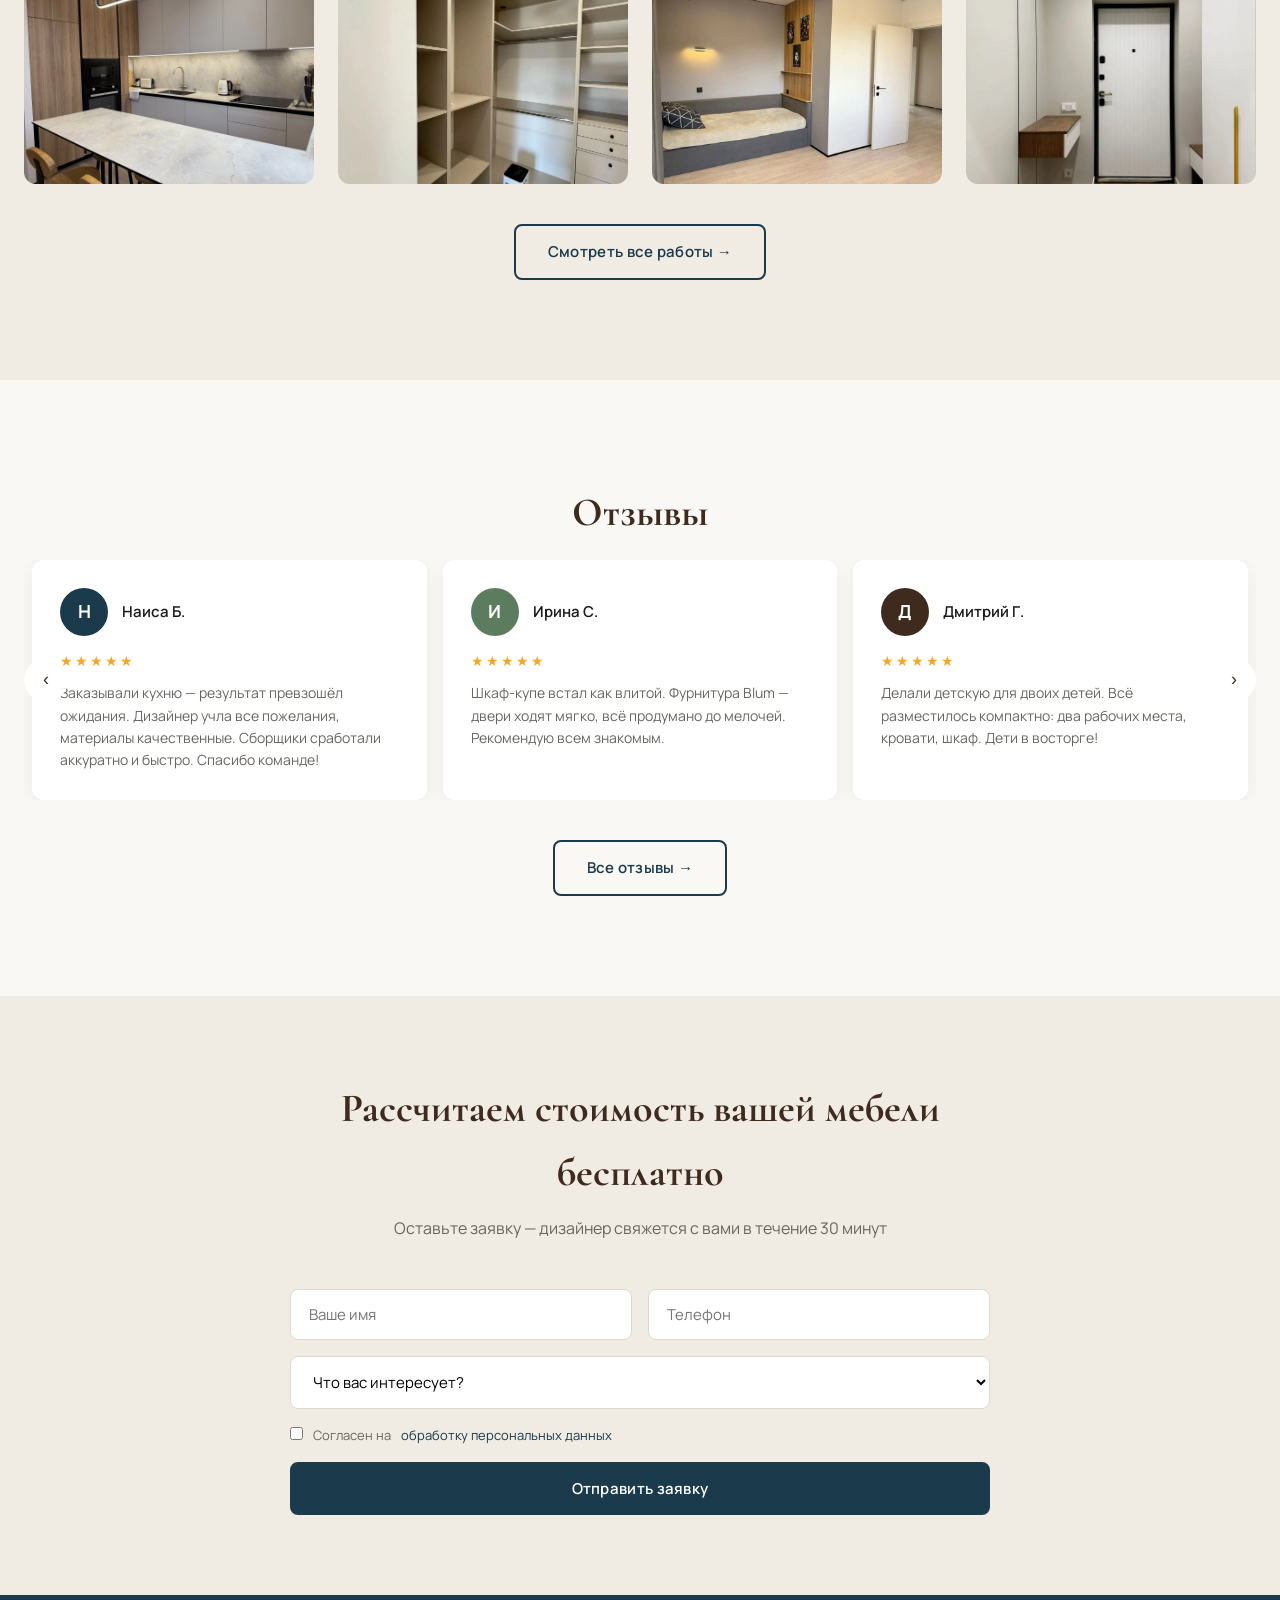
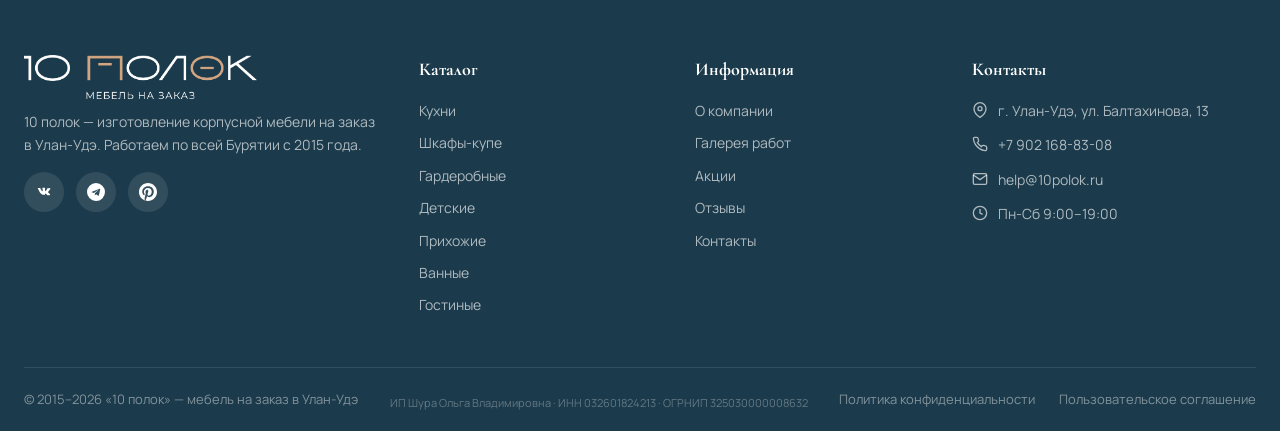
==== commit 60da650b: "xz" ====
--- a/index.html
+++ b/index.html
@@ -3,31 +3,30 @@
 <head>
   <meta charset="UTF-8">
   <meta name="viewport" content="width=device-width, initial-scale=1.0">
+  <link rel="icon" type="image/svg+xml" href="image/favicon.svg">
+  <link rel="icon" type="image/png" href="image/logo-color.png">
   <title>10 полок — мебель на заказ в Улан-Удэ</title>
   <meta name="description" content="Изготовление корпусной мебели на заказ в Улан-Удэ. Кухни, шкафы-купе, гардеробные, детские. Бесплатный замер, рассрочка 0%.">
   <meta name="keywords" content="мебель на заказ, Улан-Удэ, кухни на заказ, шкафы-купе, гардеробные, корпусная мебель, 10 полок, мебель Бурятия">
-  <link rel="canonical" href="https://10polok.ru/">
+  <link rel="canonical" href="https://www.10polok.ru/">
   <!-- Open Graph -->
   <meta property="og:type" content="website">
   <meta property="og:title" content="10 полок — мебель на заказ в Улан-Удэ">
   <meta property="og:description" content="Изготовление корпусной мебели на заказ в Улан-Удэ. Кухни, шкафы-купе, гардеробные, детские. Бесплатный замер, рассрочка 0%.">
-  <meta property="og:url" content="https://10polok.ru/">
+  <meta property="og:url" content="https://www.10polok.ru/">
   <meta property="og:site_name" content="10 полок">
   <meta property="og:locale" content="ru_RU">
-  <meta property="og:image" content="https://10polok.ru/image/logo-color.png">
+  <meta property="og:image" content="https://www.10polok.ru/image/logo-color.png">
   <!-- Twitter Card -->
   <meta name="twitter:card" content="summary_large_image">
   <meta name="twitter:title" content="10 полок — мебель на заказ в Улан-Удэ">
   <meta name="twitter:description" content="Изготовление корпусной мебели на заказ в Улан-Удэ. Кухни, шкафы-купе, гардеробные, детские.">
-  <meta name="twitter:image" content="https://10polok.ru/image/logo-color.png">
+  <meta name="twitter:image" content="https://www.10polok.ru/image/logo-color.png">
   <!-- Security -->
   <meta http-equiv="X-Frame-Options" content="SAMEORIGIN">
   <meta http-equiv="X-Content-Type-Options" content="nosniff">
-  <meta http-equiv="Content-Security-Policy" content="default-src 'self'; style-src 'self' 'unsafe-inline' https://fonts.googleapis.com; font-src https://fonts.gstatic.com; frame-src https://yandex.ru; connect-src https://formsubmit.co; img-src 'self' data:;">
+  <meta http-equiv="Content-Security-Policy" content="default-src 'self'; style-src 'self' 'unsafe-inline'; font-src 'self'; frame-src https://yandex.ru; connect-src 'self'; img-src 'self' data:; form-action 'self'; base-uri 'self';">
   <meta name="referrer" content="strict-origin-when-cross-origin">
-  <link rel="preconnect" href="https://fonts.googleapis.com">
-  <link rel="preconnect" href="https://fonts.gstatic.com" crossorigin>
-  <link href="https://fonts.googleapis.com/css2?family=Cormorant+Garamond:wght@400;500;600;700&family=Manrope:wght@400;500;600;700&display=swap" rel="stylesheet">
   <link rel="stylesheet" href="css/style.css">
   <!-- Structured Data -->
   <script type="application/ld+json">
@@ -38,9 +37,9 @@
     "legalName": "ИП Шура Ольга Владимировна",
     "taxID": "032601824213",
     "description": "Изготовление корпусной мебели на заказ в Улан-Удэ. Кухни, шкафы-купе, гардеробные, детские.",
-    "url": "https://10polok.ru",
+    "url": "https://www.10polok.ru",
     "telephone": "+79021688308",
-    "email": "desyat.polok@gmail.com",
+    "email": "help@10polok.ru",
     "address": {
       "@type": "PostalAddress",
       "streetAddress": "ул. Балтахинова, 13",
@@ -62,7 +61,7 @@
     "foundingDate": "2015",
     "areaServed": "Республика Бурятия",
     "priceRange": "$$",
-    "image": "https://10polok.ru/image/logo-color.png",
+    "image": "https://www.10polok.ru/image/logo-color.png",
     "sameAs": [
       "https://t.me/+79021688308",
       "https://pin.it/1v0pq0rSS"
@@ -433,7 +432,7 @@
           </div>
           <div class="footer-contact-item">
             <svg width="16" height="16" viewBox="0 0 24 24" fill="none" stroke="currentColor" stroke-width="2"><path d="M4 4h16c1.1 0 2 .9 2 2v12c0 1.1-.9 2-2 2H4c-1.1 0-2-.9-2-2V6c0-1.1.9-2 2-2z"/><polyline points="22,6 12,13 2,6"/></svg>
-            desyat.polok@gmail.com
+            help@10polok.ru
           </div>
           <div class="footer-contact-item">
             <svg width="16" height="16" viewBox="0 0 24 24" fill="none" stroke="currentColor" stroke-width="2"><circle cx="12" cy="12" r="10"/><polyline points="12 6 12 12 16 14"/></svg>
--- a/css/style.css
+++ b/css/style.css
@@ -1,3 +1,71 @@
+/* ===== FONTS (self-hosted) ===== */
+/* Cormorant Garamond */
+@font-face {
+  font-family: 'Cormorant Garamond';
+  font-style: normal;
+  font-weight: 400 700;
+  font-display: swap;
+  src: url('../fonts/cormorant-cyrillic.woff2') format('woff2');
+  unicode-range: U+0301, U+0400-045F, U+0490-0491, U+04B0-04B1, U+2116;
+}
+@font-face {
+  font-family: 'Cormorant Garamond';
+  font-style: normal;
+  font-weight: 400 700;
+  font-display: swap;
+  src: url('../fonts/cormorant-cyrillic-ext.woff2') format('woff2');
+  unicode-range: U+0460-052F, U+1C80-1C8A, U+20B4, U+2DE0-2DFF, U+A640-A69F, U+FE2E-FE2F;
+}
+@font-face {
+  font-family: 'Cormorant Garamond';
+  font-style: normal;
+  font-weight: 400 700;
+  font-display: swap;
+  src: url('../fonts/cormorant-latin.woff2') format('woff2');
+  unicode-range: U+0000-00FF, U+0131, U+0152-0153, U+02BB-02BC, U+02C6, U+02DA, U+02DC, U+0304, U+0308, U+0329, U+2000-206F, U+20AC, U+2122, U+2191, U+2193, U+2212, U+2215, U+FEFF, U+FFFD;
+}
+@font-face {
+  font-family: 'Cormorant Garamond';
+  font-style: normal;
+  font-weight: 400 700;
+  font-display: swap;
+  src: url('../fonts/cormorant-latin-ext.woff2') format('woff2');
+  unicode-range: U+0100-02BA, U+02BD-02C5, U+02C7-02CC, U+02CE-02D7, U+02DD-02FF, U+0304, U+0308, U+0329, U+1D00-1DBF, U+1E00-1E9F, U+1EF2-1EFF, U+2020, U+20A0-20AB, U+20AD-20C0, U+2113, U+2C60-2C7F, U+A720-A7FF;
+}
+/* Manrope */
+@font-face {
+  font-family: 'Manrope';
+  font-style: normal;
+  font-weight: 400 700;
+  font-display: swap;
+  src: url('../fonts/manrope-cyrillic.woff2') format('woff2');
+  unicode-range: U+0301, U+0400-045F, U+0490-0491, U+04B0-04B1, U+2116;
+}
+@font-face {
+  font-family: 'Manrope';
+  font-style: normal;
+  font-weight: 400 700;
+  font-display: swap;
+  src: url('../fonts/manrope-cyrillic-ext.woff2') format('woff2');
+  unicode-range: U+0460-052F, U+1C80-1C8A, U+20B4, U+2DE0-2DFF, U+A640-A69F, U+FE2E-FE2F;
+}
+@font-face {
+  font-family: 'Manrope';
+  font-style: normal;
+  font-weight: 400 700;
+  font-display: swap;
+  src: url('../fonts/manrope-latin.woff2') format('woff2');
+  unicode-range: U+0000-00FF, U+0131, U+0152-0153, U+02BB-02BC, U+02C6, U+02DA, U+02DC, U+0304, U+0308, U+0329, U+2000-206F, U+20AC, U+2122, U+2191, U+2193, U+2212, U+2215, U+FEFF, U+FFFD;
+}
+@font-face {
+  font-family: 'Manrope';
+  font-style: normal;
+  font-weight: 400 700;
+  font-display: swap;
+  src: url('../fonts/manrope-latin-ext.woff2') format('woff2');
+  unicode-range: U+0100-02BA, U+02BD-02C5, U+02C7-02CC, U+02CE-02D7, U+02DD-02FF, U+0304, U+0308, U+0329, U+1D00-1DBF, U+1E00-1E9F, U+1EF2-1EFF, U+2020, U+20A0-20AB, U+20AD-20C0, U+2113, U+2C60-2C7F, U+A720-A7FF;
+}
+
 /* ===== CSS VARIABLES ===== */
 :root {
   --bg-main: #FAF8F5;
@@ -270,7 +338,7 @@
 }
 
 .mobile-menu .mobile-phone {
-  color: var(--accent-terracotta);
+  color: rgba(255,255,255,0.75);
   font-size: 18px;
   font-weight: 600;
   margin-top: 20px;
